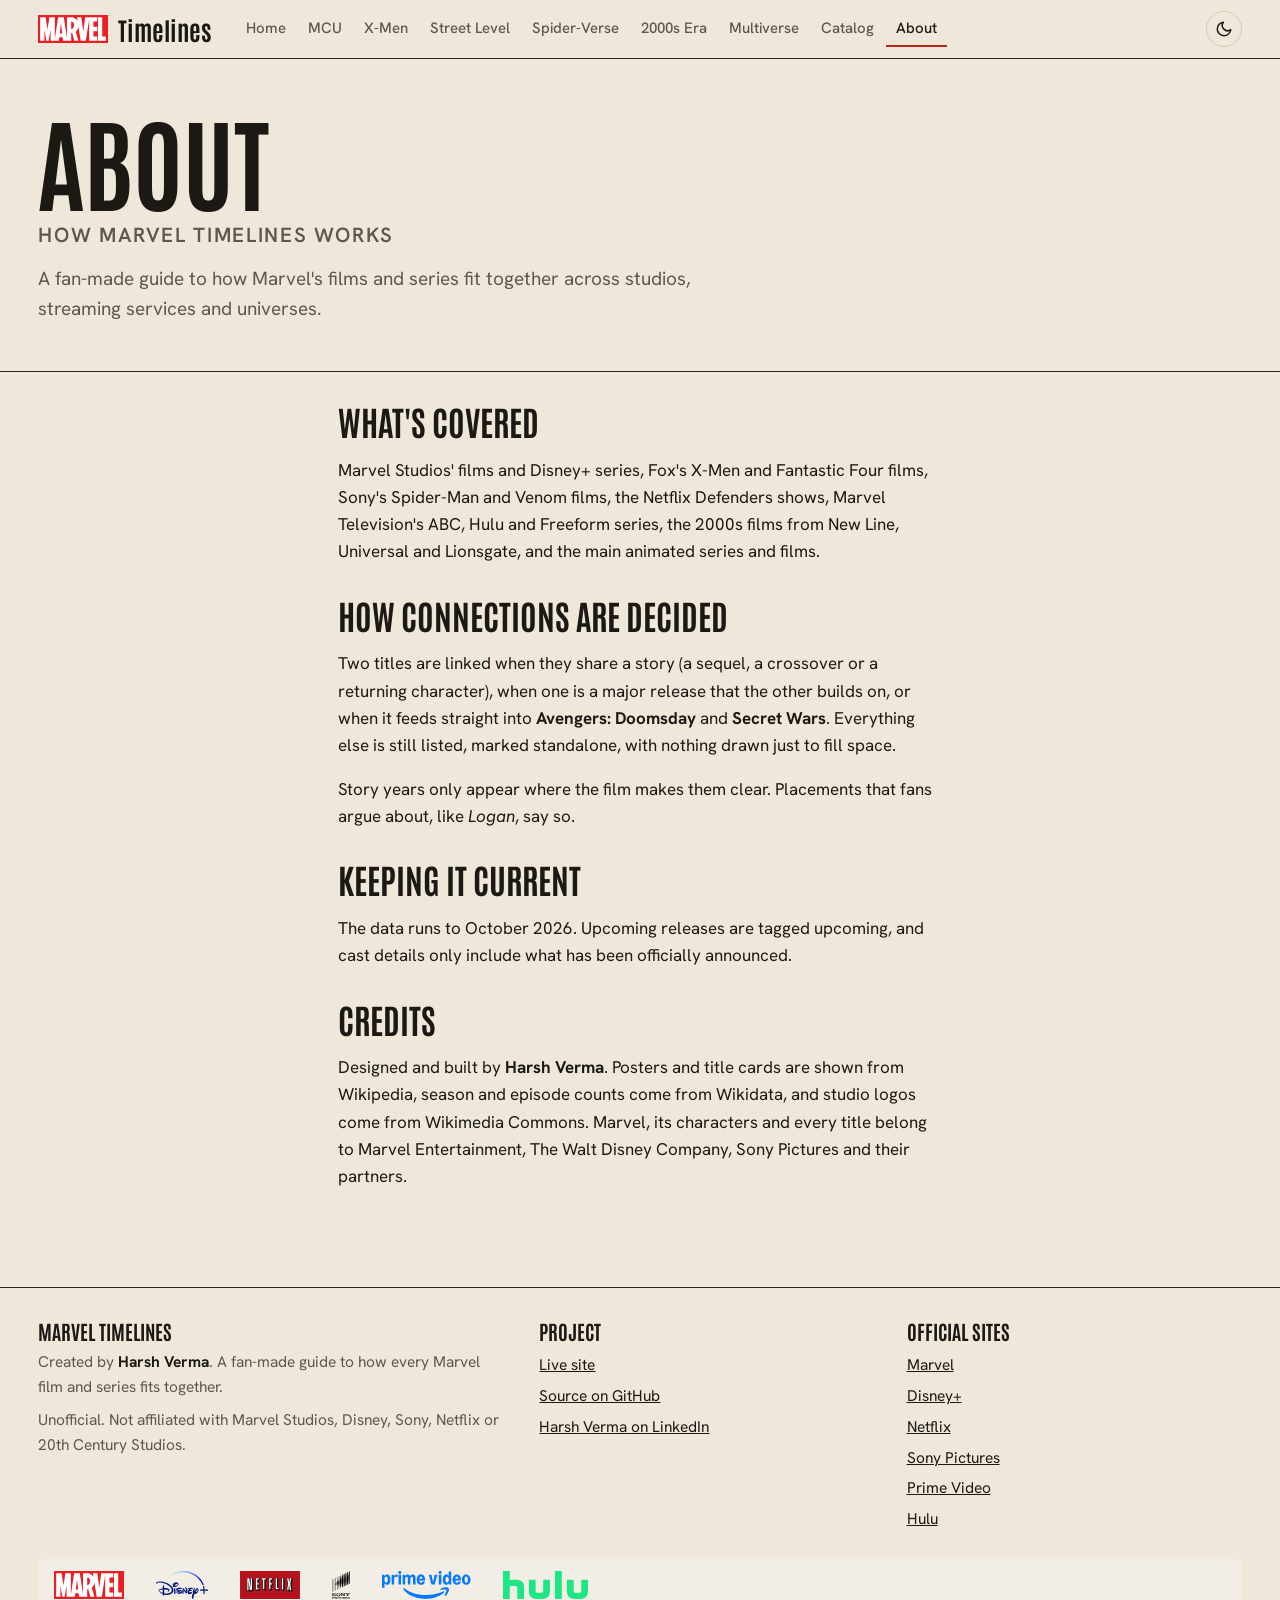
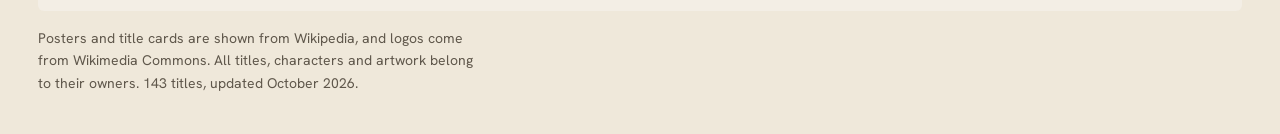
==== about.html @ 82e6a915 "Fix sticky timeline controls hiding Replace transformed hiding with pixel-aligned sticky positioning" ====
<!doctype html>
<html lang="en">
<head>
<meta charset="utf-8">
<meta name="viewport" content="width=device-width,initial-scale=1">
<title>About Marvel Timelines: How the Watch Orders Work</title>
<meta name="description" content="What Marvel Timelines covers, how connections are decided, and who made it.">
<link rel="preconnect" href="https://fonts.googleapis.com"><link rel="preconnect" href="https://fonts.gstatic.com" crossorigin>
<link href="https://fonts.googleapis.com/css2?family=Antonio:wght@500;700&family=Hanken+Grotesk:wght@400;500;600&display=swap" rel="stylesheet">
<link rel="stylesheet" href="assets/style.css?v=12">
<script>(function(){var m;try{m=localStorage.getItem("mode")}catch(e){}if(m==="dark"||(!m&&matchMedia("(prefers-color-scheme: dark)").matches))document.documentElement.dataset.mode="dark"})()</script>












<!-- seo:start (generated by tools/build-seo.mjs, do not edit by hand) -->
<link rel="canonical" href="https://marvel.harver.in/about.html">
<link rel="icon" href="favicon.png" type="image/png"><link rel="apple-touch-icon" href="apple-touch-icon.png">
<meta name="author" content="Harsh Verma">
<meta property="og:type" content="website"><meta property="og:site_name" content="Marvel Timelines">
<meta property="og:title" content="About Marvel Timelines: How the Watch Orders Work"><meta property="og:description" content="What Marvel Timelines covers, how connections are decided, and who made it.">
<meta property="og:url" content="https://marvel.harver.in/about.html"><meta property="og:image" content="https://marvel.harver.in/assets/share.jpg">
<meta property="og:image:width" content="1200"><meta property="og:image:height" content="630">
<meta name="twitter:card" content="summary_large_image">
<script type="application/ld+json">{"@context":"https://schema.org","@graph":[{"@type":"WebSite","@id":"https://marvel.harver.in/#website","url":"https://marvel.harver.in/","name":"Marvel Timelines","inLanguage":"en","description":"Every Marvel watch order in one place: the MCU, Fox X-Men, Netflix shows, Sony's Spider-Man films and the road to Avengers: Doomsday, as timelines.","author":{"@type":"Person","name":"Harsh Verma","url":"https://www.linkedin.com/in/harsh-verma007/","sameAs":["https://www.linkedin.com/in/harsh-verma007/","https://github.com/HarshReaver"]},"publisher":{"@type":"Person","name":"Harsh Verma","url":"https://www.linkedin.com/in/harsh-verma007/","sameAs":["https://www.linkedin.com/in/harsh-verma007/","https://github.com/HarshReaver"]}},{"@type":"AboutPage","@id":"https://marvel.harver.in/about.html","url":"https://marvel.harver.in/about.html","name":"About Marvel Timelines: How the Watch Orders Work","description":"What Marvel Timelines covers, how connections are decided, and who made it.","inLanguage":"en","isPartOf":{"@id":"https://marvel.harver.in/#website"},"author":{"@type":"Person","name":"Harsh Verma","url":"https://www.linkedin.com/in/harsh-verma007/","sameAs":["https://www.linkedin.com/in/harsh-verma007/","https://github.com/HarshReaver"]},"dateModified":"2026-10-30","breadcrumb":{"@type":"BreadcrumbList","itemListElement":[{"@type":"ListItem","position":1,"name":"Home","item":"https://marvel.harver.in/"},{"@type":"ListItem","position":2,"name":"About Marvel Timelines: How the Watch Orders Work","item":"https://marvel.harver.in/about.html"}]}}]}</script>
<!-- seo:end -->
</head>
<body data-page="about">
<div id="site-nav"><!-- static:start --><nav aria-label="Site"><a href="index.html">Home</a> <a href="mcu.html">MCU</a> <a href="xmen.html">X-Men</a> <a href="street-level.html">Street Level</a> <a href="spider-verse.html">Spider-Verse</a> <a href="legacy.html">2000s Era</a> <a href="multiverse.html">Multiverse</a> <a href="catalog.html">Catalog</a> <a href="about.html">About</a></nav><!-- static:end --></div>
<section class="head">
  <div class="wrap head-copy">
    <h1>About <span class="h1-sub">How Marvel Timelines works</span></h1>
    <p class="lede">A fan-made guide to how Marvel's films and series fit together across studios, streaming services and universes.</p>
  </div>
</section>
<main class="wrap prose">
  <h2>What's covered</h2>
  <p>Marvel Studios' films and Disney+ series, Fox's X-Men and Fantastic Four films, Sony's Spider-Man and Venom films, the Netflix Defenders shows, Marvel Television's ABC, Hulu and Freeform series, the 2000s films from New Line, Universal and Lionsgate, and the main animated series and films.</p>
  <h2>How connections are decided</h2>
  <p>Two titles are linked when they share a story (a sequel, a crossover or a returning character), when one is a major release that the other builds on, or when it feeds straight into <b>Avengers: Doomsday</b> and <b>Secret Wars</b>. Everything else is still listed, marked standalone, with nothing drawn just to fill space.</p>
  <p>Story years only appear where the film makes them clear. Placements that fans argue about, like <i>Logan</i>, say so.</p>
  <h2>Keeping it current</h2>
  <p>The data runs to October 2026. Upcoming releases are tagged upcoming, and cast details only include what has been officially announced.</p>
  <h2>Credits</h2>
  <p>Designed and built by <b>Harsh Verma</b>. Posters and title cards are shown from Wikipedia, season and episode counts come from Wikidata, and studio logos come from Wikimedia Commons. Marvel, its characters and every title belong to Marvel Entertainment, The Walt Disney Company, Sony Pictures and their partners.</p>
</main>
<div id="site-foot"><!-- static:start --><footer><p>Marvel Timelines, a fan-made guide by Harsh Verma.
  <a href="https://marvel.harver.in/">marvel.harver.in</a> · <a href="https://github.com/HarshReaver/Marvel-Timelines">Source on GitHub</a> ·
  <a href="https://www.linkedin.com/in/harsh-verma007/">Harsh Verma on LinkedIn</a></p>
  <p>Official sites: <a href="https://www.marvel.com">Marvel</a> · <a href="https://www.disneyplus.com">Disney+</a> ·
  <a href="https://www.netflix.com">Netflix</a> · <a href="https://www.sonypictures.com">Sony Pictures</a></p></footer><!-- static:end --></div>
<script src="assets/data.js?v=3"></script>
<script src="assets/media.js?v=4"></script>
<script src="assets/app.js?v=6"></script>
</body>
</html>
---- assets/style.css ----
/* Marvel Timelines — one stylesheet, one theme per page via body[data-theme].
   Type: Antonio (display) + Hanken Grotesk (body); a page title may take one outlier face. */
:root{
  --display:"Antonio","Arial Narrow",sans-serif;
  --body:"Hanken Grotesk",ui-sans-serif,sans-serif;
  --s1:4px;--s2:8px;--s3:12px;--s4:16px;--s5:24px;--s6:32px;--s7:48px;--s8:72px;
  --bg:#efe8da;--paper:#f8f4ec;--ink:#1c1915;--muted:#5f574b;--rule:#d3c9b6;--line:#2a2520;
  --accent:#b8231c;--strip:#f3eee5;
}
[data-theme=mcu]{--bg:#0f1216;--paper:#161a20;--ink:#ece6da;--muted:#a49d90;--rule:#2b3038;--line:#3d434d;--accent:#e23b3b}
[data-theme=xmen]{--bg:#e9ecef;--paper:#f7f8fa;--ink:#1c2632;--muted:#566272;--rule:#cad1d9;--line:#2c3744;--accent:#5d7085;--head-bg:#29333f}
[data-theme=street]{--bg:#0d0b0b;--paper:#161313;--ink:#ebe4da;--muted:#988e85;--rule:#2e2927;--line:#3c3533;--accent:#d0181f}
[data-theme=spider]{--bg:#10131f;--paper:#171b2b;--ink:#f1eee8;--muted:#a3a9bd;--rule:#2b3047;--line:#3b4262;--accent:#e2231a}
[data-theme=legacy]{--bg:#1b2a33;--paper:#f2e6c9;--ink:#f2e6c9;--muted:#a9bcc2;--rule:#355261;--line:#4b6b7a;--accent:#f08a24}
[data-theme=tva]{--bg:#0c1a12;--paper:#13261a;--ink:#e8e2c8;--muted:#9db39f;--rule:#22382a;--line:#3c5a44;--accent:#d4a531}
/* dark theme (nav button) for the light pages; the MCU, Street Level, Spider-Verse, 2000s and Multiverse pages are always dark */
html[data-mode=dark]{color-scheme:dark}
html[data-mode=dark] body:not([data-theme]){--bg:#121110;--paper:#1c1a17;--ink:#ece6da;--muted:#a39b8e;--rule:#302c27;--line:#4a443d;--accent:#e5463c}
html[data-mode=dark] [data-theme=xmen]{--bg:#11161c;--paper:#19202a;--ink:#e6eaef;--muted:#9eaaba;--rule:#28313c;--line:#3c4756;--accent:#9fb3c8}

*{box-sizing:border-box}
html,body{overflow-x:clip}
html{scroll-behavior:smooth}
body{margin:0;background:var(--bg);color:var(--ink);font:400 17px/1.6 var(--body);font-variant-numeric:lining-nums tabular-nums;-webkit-font-smoothing:antialiased}
h1,h2,h3,h4{font-family:var(--display);font-weight:700;line-height:1.05;margin:0}
a{color:inherit}
img{max-width:100%}
.wrap{max-width:2200px;margin:0 auto;padding:0 clamp(16px,3vw,56px)}
:focus-visible{outline:3px solid var(--accent);outline-offset:2px}

/* ---------- nav ---------- */
.nav{position:sticky;top:0;z-index:30;background:var(--bg);border-bottom:1px solid var(--line)}
.nav .wrap{display:flex;align-items:center;gap:var(--s5);min-height:58px}
.mark{display:flex;align-items:center;gap:10px;text-decoration:none;flex:none}
.mark img{height:28px;width:auto;display:block}
.mark span{font:700 25px/1 var(--display)}
.nav ul{display:flex;gap:2px;list-style:none;margin:0;padding:0;overflow-x:auto;min-width:0;scrollbar-width:none}
.nav ul::-webkit-scrollbar{display:none}
.nav li a{display:block;padding:9px 10px;font:500 15px/1 var(--body);text-decoration:none;white-space:nowrap;color:var(--muted);border-bottom:2px solid transparent}
.nav li a:hover{color:var(--ink)}
.nav li a[aria-current]{color:var(--ink);border-color:var(--accent)}
.mode{flex:none;display:grid;place-items:center;width:36px;height:36px;margin-left:auto;padding:0;border:1px solid var(--rule);border-radius:50%;background:none;color:var(--ink);cursor:pointer}
.mode:hover{border-color:var(--ink)}
.mode svg{width:18px;height:18px}
.mode .sun,html[data-mode=dark] .mode .moon{display:none}
html[data-mode=dark] .mode .sun{display:block}

/* ---------- page head: title, poster wall ---------- */
.head{position:relative;overflow:hidden;isolation:isolate;background:var(--head-bg,var(--bg));border-bottom:1px solid var(--line)}
.head-copy{position:relative;z-index:1;padding-top:var(--s7);padding-bottom:var(--s7)}
.head h1{font-size:clamp(52px,8vw,112px);line-height:1.02;text-transform:uppercase;margin:0 0 var(--s4)}
.head h1 .h1-sub{display:block;margin-top:.5em;font:600 clamp(16px,1.6vw,22px)/1.3 var(--body,inherit);letter-spacing:.08em;text-shadow:none;color:var(--muted)}
.lede{max-width:62ch;margin:0;font-size:19px;line-height:1.55;color:var(--muted)}
.lede b{color:var(--ink);font-weight:600}
.poster-wall{position:absolute;z-index:0;top:0;right:0;bottom:0;width:min(64%,1150px);display:flex;flex-wrap:wrap;align-content:flex-start;gap:6px;overflow:hidden}
.poster-wall img{width:calc((100% - 30px) / 6);height:auto;aspect-ratio:2/3;object-fit:cover;display:block}
.poster-wall img.w2{width:calc((100% - 30px) / 3 + 6px);aspect-ratio:4/3}
.poster-wall::after{content:"";position:absolute;inset:0;background:linear-gradient(90deg,var(--head-bg,var(--bg)) 0%,color-mix(in oklab,var(--head-bg,var(--bg)) 78%,transparent) 30%,color-mix(in oklab,var(--head-bg,var(--bg)) 40%,transparent) 70%,color-mix(in oklab,var(--head-bg,var(--bg)) 25%,transparent) 100%)}
[data-theme=xmen] .head{--ink:#eef1f4;--muted:#c2cad4;color:var(--ink)}
[data-theme=xmen] .head h1{font:400 clamp(40px,6vw,84px)/1.1 "Michroma",var(--display);letter-spacing:.14em}
[data-theme=street] .head h1{color:var(--accent)}
[data-theme=spider] .head h1{text-shadow:-3px 0 rgb(0 200 255 / .7),3px 0 rgb(255 30 90 / .7)}
[data-theme=tva] .head h1{font:700 clamp(44px,7vw,96px)/1.04 "Space Mono",monospace;letter-spacing:-.02em}

/* ---------- controls ---------- */
.controls{display:flex;flex-wrap:wrap;gap:var(--s3) var(--s4);align-items:center;padding:var(--s4) 0;border-bottom:1px solid var(--rule)}
.seg{display:inline-flex;border:1.5px solid var(--line);border-radius:6px;overflow:hidden}
.seg button{font:500 14.5px/1 var(--body);background:none;color:var(--ink);border:0;padding:10px 14px;cursor:pointer}
.seg button+button{border-left:1.5px solid var(--line)}
.seg button[aria-pressed=true]{background:var(--ink);color:var(--bg)}
.controls input[type=search],.controls select{font:15px var(--body);padding:9px 12px;border:1.5px solid var(--line);border-radius:6px;background:var(--paper);color:var(--ink);min-width:220px}
.controls label{font-size:15px;display:flex;gap:6px;align-items:center;cursor:pointer}
.count{margin-left:auto;font-size:14px;color:var(--muted)}
/* hidden by moving its sticky top in whole pixels (a transform left the buttons on half pixels and clipped their borders) */
.t-controls{position:sticky;top:59px;z-index:20;background:var(--bg);display:block;transition:top .25s ease}
.t-controls.away{top:calc(-1 * var(--bar-h, 160px))}
.t-bar-top{display:flex;flex-wrap:wrap;gap:10px 16px;align-items:center}
/* the 2px/1px padding keeps the button borders inside the scroll box, which clips them at some zoom levels */
.t-jump{display:flex;gap:6px;margin-top:8px;overflow-x:auto;padding:2px 1px 4px;scrollbar-width:none}
.t-jump::-webkit-scrollbar{display:none}
.t-jump button{flex:none;font:500 14px/1 var(--body);padding:8px 12px;border-radius:999px;cursor:pointer;background:none;color:var(--ink);border:1.5px solid var(--jump,var(--gc))}
.t-jump button[aria-pressed=true]{background:var(--jump,var(--gc));color:var(--jump-ink,var(--bg))}
/* section buttons in one page colour: MCU red, X-Men steel, Street Level red, Spider-Verse blue with the red/cyan title glitch, 2000s orange */
[data-theme=mcu] .t-jump{--jump:#d42a2a;--jump-ink:#fff}
[data-theme=xmen] .t-jump{--jump:var(--accent);--jump-ink:var(--paper)}
[data-theme=spider] .t-jump{--jump:#1f5fd6;--jump-ink:#fff}
[data-theme=street] .t-jump{--jump:var(--accent);--jump-ink:#fff}
[data-theme=legacy] .t-jump{--jump:var(--accent);--jump-ink:#1b2a33}
[data-theme=spider] .t-jump button[aria-pressed=true]{text-shadow:-1px 0 rgb(0 200 255 / .8),1.5px 0 rgb(255 30 90 / .95)}

/* ---------- collapsible sections ---------- */
.tree{padding:var(--s4) 0 var(--s7)}
.t-sec{margin:0 0 var(--s3);scroll-margin-top:190px}
.s-head{all:unset;box-sizing:border-box;cursor:pointer;display:flex;align-items:center;gap:var(--s4);width:100%;padding:12px 18px;background:var(--gc);color:var(--bg);border-radius:4px}
.s-head:hover{filter:brightness(1.08)}
.s-head:focus-visible{outline:3px solid var(--accent);outline-offset:3px}
.s-name{font:700 27px/1.05 var(--display);text-transform:uppercase}
.s-count{margin-left:auto;font-size:14px;white-space:nowrap;opacity:.85}
.s-chev{flex:none;width:11px;height:11px;border-right:2.5px solid currentColor;border-bottom:2.5px solid currentColor;transform:rotate(45deg);margin:-6px 4px 0 0;transition:transform .15s}
.t-sec.closed .s-chev{transform:rotate(-45deg);margin-top:0}
.s-sub{margin:var(--s2) 0 0;font-size:15px;color:var(--muted)}
.t-sec.closed .sec-body{display:none}
.sec-body{padding-top:var(--s5)}
.t-sec.bare .sec-body{padding-top:0}
[data-theme=xmen] .s-name{font:400 18px/1.3 "Michroma",var(--display);letter-spacing:.12em}
[data-theme=legacy] .s-head,[data-theme=legacy] .t-jump button[aria-pressed=true]{color:#1b2a33}

/* ---------- tree rows ---------- */
.t-row,.t-cell{position:relative;padding-left:44px}
.t-row{padding-bottom:var(--s5)}
.t-row::before,.t-cell::before{content:"";position:absolute;left:12px;top:0;bottom:0;width:3px;background:var(--gc)}
.node{position:relative;display:grid;grid-template-columns:108px minmax(0,1fr);gap:var(--s4);align-items:start;background:var(--paper);border:1px solid var(--rule);border-radius:4px;padding:var(--s4);color:var(--ink)}
.node::before{content:"";position:absolute;left:-42px;top:20px;width:20px;height:20px;border-radius:50%;background:var(--bg);border:4px solid var(--gc)}
.node.no-img,.node.wide-img{grid-template-columns:minmax(0,1fr)}
.node.is-up{border-style:dashed}
.n-poster{display:block;width:108px;height:auto;aspect-ratio:2/3;object-fit:cover;border-radius:3px;background:var(--rule)}
.wide-img .n-poster{width:auto;max-width:min(100%,360px);height:auto;max-height:120px;aspect-ratio:auto;object-fit:contain;background:none}
.n-meta{display:flex;flex-wrap:wrap;justify-content:space-between;gap:2px 12px;font-size:14px;color:var(--muted)}
.n-num{display:inline-block;margin-right:8px;padding:0 6px;border-radius:3px;background:var(--gc);color:var(--bg);font-weight:600}
.n-title{font-size:27px;line-height:1.05;text-transform:uppercase;margin:4px 0 6px}
.node p{margin:6px 0 0;font-size:16px;line-height:1.6;max-width:70ch}
.n-links{list-style:none;margin:var(--s3) 0 0;padding:var(--s3) 0 0;border-top:1px solid var(--rule);font-size:14.5px;color:var(--muted);display:grid;gap:4px}
.n-links button{all:unset;cursor:pointer;font-weight:600;color:var(--ink);text-decoration:underline;text-decoration-thickness:1px;text-underline-offset:3px;margin-right:4px}
.n-links button:hover{color:var(--accent)}
.n-wp{display:inline-block;margin-top:var(--s2);font-size:14px;color:var(--muted)}
.tags{display:flex;flex-wrap:wrap;gap:6px;margin:2px 0 4px}
.tag{font:600 13px/1.2 var(--body);padding:3px 9px;border-radius:999px;border:1px solid currentColor}
.tag.mv{color:var(--accent)}
.tag.up{background:var(--ink);color:var(--bg);border-color:var(--ink)}
.tag.bad{background:#6b4423;color:#f6efe2;border-color:#6b4423}
/* optional extras: a plain list inside the node, never a card in a card */
.sides{grid-column:1/-1;margin-top:var(--s2);padding-top:var(--s3);border-top:1px dashed var(--rule)}
.sides-h{font-size:14.5px;font-weight:600;color:var(--muted);margin-bottom:var(--s2)}
.sides .node{background:none;border:0;border-radius:0;padding:var(--s2) 0;grid-template-columns:64px minmax(0,1fr)}
.sides .node.no-img,.sides .node.wide-img{grid-template-columns:minmax(0,1fr)}
.sides .node::before{display:none}
.sides .n-poster{width:64px}
.sides .wide-img .n-poster{max-height:70px}
.sides .n-title{font-size:20px}
.sides .node p{font-size:15px}
.t-fork{position:relative;display:grid;grid-template-columns:repeat(var(--n),minmax(0,1fr));gap:var(--s4);padding:30px 0 var(--s4)}
.t-fork::before{content:"";position:absolute;left:12px;top:0;height:22px;width:3px;background:var(--line)}
.t-fork::after{content:"";position:absolute;left:12px;right:12%;top:20px;height:3px;background:var(--line)}
.t-fork>div{border-top:5px solid var(--gc);padding:var(--s2) 0 0 6px}
.t-fork b{display:block;font:700 23px/1.1 var(--display);text-transform:uppercase;color:var(--gc)}
.t-fork small{display:block;font-size:14px;color:var(--muted);margin-top:3px}
[data-theme=xmen] .t-fork b{font:400 15px/1.3 "Michroma",var(--display);letter-spacing:.1em}
.t-lanes{display:grid;grid-template-columns:repeat(var(--n),minmax(0,1fr));gap:0 var(--s4)}
.t-cell{padding-left:32px;padding-bottom:var(--s5);grid-row:var(--r);grid-column:var(--l)}
.t-cell::before{left:6px}
.t-cell .node{grid-template-columns:76px minmax(0,1fr);padding:var(--s3)}
.t-cell .node.no-img,.t-cell .node.wide-img{grid-template-columns:minmax(0,1fr)}
.t-cell .node::before{left:-36px}
.t-cell .n-poster{width:76px}
.t-cell.empty::before{display:none}
.t-lanes[style*="--n:4"] .node{grid-template-columns:minmax(0,1fr)}
.t-lanes[style*="--n:4"] .n-poster{width:96px}
.t-lanes[style*="--n:4"] .node p,.t-lanes[style*="--n:4"] .n-links{font-size:14px}
.t-lanes[style*="--n:4"] .n-title{font-size:21px}
.lane-tag{display:none}
.flash{animation:flash 1.8s ease-out}
@keyframes flash{0%{box-shadow:0 0 0 5px var(--accent)}100%{box-shadow:0 0 0 0 transparent}}
[data-theme=legacy] .node{--ink:#1d1b17;--muted:#5a5446;--rule:#cbbd97;color:#1d1b17}
[data-theme=legacy] .n-num{color:#1d1b17}

/* wide screens and zoomed-out views: two columns around a centre spine, then three */
@media (min-width:1180px){
  .sec-body:not(.has-lanes){display:grid;grid-template-columns:repeat(2,minmax(0,1fr));column-gap:88px;position:relative}
  .sec-body:not(.has-lanes)::before{content:"";position:absolute;left:50%;top:0;bottom:var(--s5);width:3px;margin-left:-1.5px;background:var(--gc)}
  .sec-body:not(.has-lanes)>.t-row{padding-left:0}
  .sec-body:not(.has-lanes)>.t-row::before{display:none}
  .sec-body:not(.has-lanes)>.t-row:nth-child(odd)>.node::before{left:auto;right:-55px}
  .sec-body:not(.has-lanes)>.t-row:nth-child(even)>.node::before{left:-55px}
}
@media (min-width:2000px){
  .sec-body:not(.has-lanes){grid-template-columns:repeat(3,minmax(0,1fr));column-gap:var(--s5)}
  .sec-body:not(.has-lanes)::before,.sec-body:not(.has-lanes)>.t-row>.node::before{display:none}
}

/* ---------- dialog ---------- */
dialog{border:1px solid var(--line);border-radius:6px;background:var(--paper);color:var(--ink);padding:0;max-width:680px;width:calc(100% - 32px)}
[data-theme=legacy] dialog{--ink:#1d1b17;--muted:#5a5446;--rule:#cbbd97;color:#1d1b17}
dialog::backdrop{background:rgb(12 10 8 / .65)}
.dlg-top{display:grid;grid-template-columns:auto minmax(0,1fr);gap:var(--s4);padding:var(--s5);border-bottom:1px solid var(--rule);position:relative}
.dlg-top .n-poster{width:96px}
.dlg-top.wide{grid-template-columns:minmax(0,1fr)}
.dlg-top h3{font-size:34px;text-transform:uppercase;padding-right:44px}
.dlg-where{font-size:14.5px;color:var(--muted);margin-top:4px}
.dlg-x{position:absolute;top:14px;right:14px;font:500 22px/1 var(--body);background:none;border:1.5px solid var(--line);border-radius:6px;color:var(--ink);width:38px;height:38px;cursor:pointer}
.dlg-body{padding:var(--s4) var(--s5) var(--s5)}
.dlg-body p{margin:0 0 var(--s4)}
.links{list-style:none;margin:0;padding:0;border-top:1px solid var(--rule)}
.links li{border-bottom:1px solid var(--rule);padding:9px 0;display:grid;gap:2px}
.links button{all:unset;cursor:pointer;font:700 19px/1.15 var(--display);text-transform:uppercase;text-decoration:underline;text-decoration-thickness:1px;text-underline-offset:3px}
.links span{font-size:14.5px;color:var(--muted)}
.dlg-h{font-weight:600;margin:0 0 6px}
.solo-note{font-size:15px;color:var(--muted);border:1px dashed var(--rule);border-radius:4px;padding:var(--s3)}
.go{display:inline-block;margin-top:var(--s4);font-weight:600}

/* ---------- catalog ---------- */
.group{padding:var(--s6) 0 var(--s2)}
.group-head{display:flex;align-items:baseline;gap:var(--s4);margin-bottom:var(--s4)}
.group-head h2{font-size:36px}
.group-head .bar{flex:1;height:1px;background:var(--line)}
.group-head small{font-size:14px;color:var(--muted)}
.grid{display:grid;grid-template-columns:repeat(auto-fill,minmax(320px,1fr));gap:var(--s4)}
.card{display:grid;grid-template-columns:84px minmax(0,1fr);gap:var(--s3);align-content:start;background:var(--paper);border:1px solid var(--rule);border-radius:4px;padding:var(--s3)}
.card.no-img,.card.wide-img{grid-template-columns:minmax(0,1fr)}
.card .n-poster{width:84px}
.card .yr{font-size:13.5px;color:var(--muted)}
.card .tt{font-size:22px;text-transform:uppercase;margin:2px 0 4px}
.card .cd{margin:4px 0 0;font-size:15px;line-height:1.55}
.card .more{all:unset;cursor:pointer;display:inline-block;margin-top:var(--s2);font-weight:600;font-size:14.5px;text-decoration:underline;text-underline-offset:3px}
.empty{padding:var(--s7) 0;color:var(--muted)}

/* ---------- home ---------- */
.cover{position:relative;overflow:hidden;isolation:isolate;border-bottom:1px solid var(--line)}
.cover .wrap{position:relative;z-index:1;display:grid;grid-template-columns:minmax(0,1.3fr) minmax(0,1fr);gap:var(--s6);align-items:end;padding-top:var(--s8);padding-bottom:var(--s7)}
.masthead{font-size:clamp(64px,11vw,156px);line-height:1.02;text-transform:uppercase;margin:0 0 var(--s4)}
.countdown{background:var(--ink);color:var(--bg);padding:var(--s5);border-radius:6px;max-width:460px;justify-self:end}
.countdown .n{font:700 clamp(72px,9vw,120px)/1 var(--display);color:#f2c230}
.countdown p{margin:6px 0 0;font-size:16px;line-height:1.5}
.countdown a{color:#f2c230;font-weight:600}
html[data-mode=dark] .countdown{background:var(--paper);color:var(--ink);border:1px solid var(--line)}
.toc{padding:var(--s6) 0}
.toc ol{list-style:none;margin:0;padding:0;border-top:2px solid var(--line)}
.toc li a{display:grid;grid-template-columns:64px minmax(0,1fr) auto 150px;gap:var(--s4);align-items:center;padding:var(--s4) 4px;border-bottom:1px solid var(--line);text-decoration:none}
.toc li a:hover{background:var(--paper)}
.toc .num{font:700 40px/1 var(--display);color:var(--muted)}
.toc .t{font:700 32px/1.05 var(--display);text-transform:uppercase;display:block}
.toc .d{font-size:16px;color:var(--muted);display:block;margin-top:4px}
.toc .c{font-size:14.5px;white-space:nowrap}
.toc-posters{display:flex;justify-content:flex-end}
.toc-posters img{width:46px;height:auto;aspect-ratio:2/3;object-fit:cover;border-radius:2px;margin-left:-10px;border:2px solid var(--bg)}
.rules{display:grid;grid-template-columns:repeat(3,minmax(0,1fr));border:1.5px solid var(--line);border-radius:6px;overflow:hidden;margin:var(--s3) 0 0}
.rules div{padding:var(--s5);border-right:1px solid var(--line)}
.rules div:last-child{border:0}
.rules b{font:700 26px/1.05 var(--display);display:block;margin-bottom:6px;text-transform:uppercase}
.rules p{margin:0;font-size:16px}
.prose{max-width:68ch;padding-bottom:var(--s6)}
.prose h2{font-size:34px;margin:var(--s6) 0 var(--s3);text-transform:uppercase}

/* ---------- multiverse ---------- */
.map{background:var(--paper);border:1px solid var(--line);border-radius:6px;margin:var(--s5) 0;overflow-x:auto}
.map svg{display:block;min-width:1000px;width:100%;height:auto}
.files{display:grid;grid-template-columns:repeat(auto-fill,minmax(320px,1fr));gap:var(--s4);margin-top:var(--s3)}
.file{background:var(--paper);border:1px solid var(--line);border-radius:4px;padding:var(--s4) var(--s4) var(--s4)}
.file::before{content:"Case " attr(data-no);display:block;font-size:13.5px;color:var(--muted);margin-bottom:4px}
.file h3{font-size:24px;text-transform:uppercase;margin-bottom:6px}
.file p{margin:0 0 var(--s2);font-size:16px}
.file .open{all:unset;cursor:pointer;font-weight:600;font-size:15px;border-bottom:2px solid var(--accent);margin-right:var(--s3)}

/* ---------- footer ---------- */
.foot{margin-top:var(--s7);border-top:1px solid var(--line);padding:var(--s6) 0 var(--s6);font-size:15.5px;color:var(--muted)}
.foot-grid{display:grid;grid-template-columns:minmax(0,1.4fr) repeat(2,minmax(0,1fr));gap:var(--s5) var(--s6)}
.foot h4{font:700 20px/1.1 var(--display);text-transform:uppercase;color:var(--ink);margin-bottom:var(--s2)}
.foot a{display:block;padding:3px 0;color:var(--ink)}
.foot p{margin:0 0 var(--s2);max-width:56ch}
.foot b{color:var(--ink)}
.foot-logos{display:flex;flex-wrap:wrap;align-items:center;gap:var(--s3) var(--s6);margin-top:var(--s5);padding:var(--s3) var(--s4);background:var(--strip);border-radius:6px}
.foot-logos a{display:block;padding:0}
.foot-logos img{height:28px;width:auto;display:block}
.foot-note{margin-top:var(--s4)!important;font-size:14px}

@media (max-width:1100px){
  .poster-wall{width:100%}
  .poster-wall::after{background:linear-gradient(90deg,var(--head-bg,var(--bg)) 0%,color-mix(in oklab,var(--head-bg,var(--bg)) 82%,transparent) 55%,color-mix(in oklab,var(--head-bg,var(--bg)) 60%,transparent) 100%)}
}
@media (max-width:820px){
  .nav .wrap{gap:12px;min-height:0;height:48px}
  .nav ul{flex:1}
  .mark img{height:22px}
  .mark span{font-size:20px}
  .nav li a{padding:8px;font-size:14px}
  .cover .wrap{grid-template-columns:minmax(0,1fr)}
  .countdown{justify-self:start}
  .rules{grid-template-columns:minmax(0,1fr)}
  .rules div{border-right:0;border-bottom:1px solid var(--line)}
  .toc li a{grid-template-columns:44px minmax(0,1fr)}
  .toc .c{grid-column:2}
  .toc-posters{display:none}
  .foot-grid{grid-template-columns:minmax(0,1fr)}
  .t-controls{top:49px;padding:8px 0}
  .t-controls .count{display:none}
  .t-bar-top{gap:6px}
  .t-jump{margin-top:6px;padding:2px 1px}
  .t-jump button{padding:6px 10px;font-size:13px}
  .t-sec{scroll-margin-top:150px}
  .seg button{padding:8px 7px;font-size:13px}
  .t-lanes,.t-fork{grid-template-columns:minmax(0,1fr)}
  .t-cell{grid-row:auto;grid-column:auto;order:var(--o)}
  .t-cell.first:not(:first-child){margin-top:var(--s4)}
  .t-fork::after{display:none}
  .t-fork{padding-left:44px}
  .t-cell.empty{display:none}
  .t-cell{padding-left:44px}
  .t-cell::before{left:12px}
  .t-cell .node::before{left:-42px}
  .t-cell.first .lane-tag{display:block;font-size:14px;font-weight:600;color:var(--gc);margin-bottom:4px}
  .node{grid-template-columns:76px minmax(0,1fr);gap:var(--s3);padding:var(--s3)}
  .n-poster{width:76px}
  .n-title{font-size:23px}
  .poster-wall img{width:calc((100% - 12px) / 3)}
}
@media (max-width:480px){.mark span{display:none}}
@media (max-width:400px){.wide-only{display:none}}
@media (prefers-reduced-motion:reduce){*{transition:none!important;animation:none!important;scroll-behavior:auto!important}}
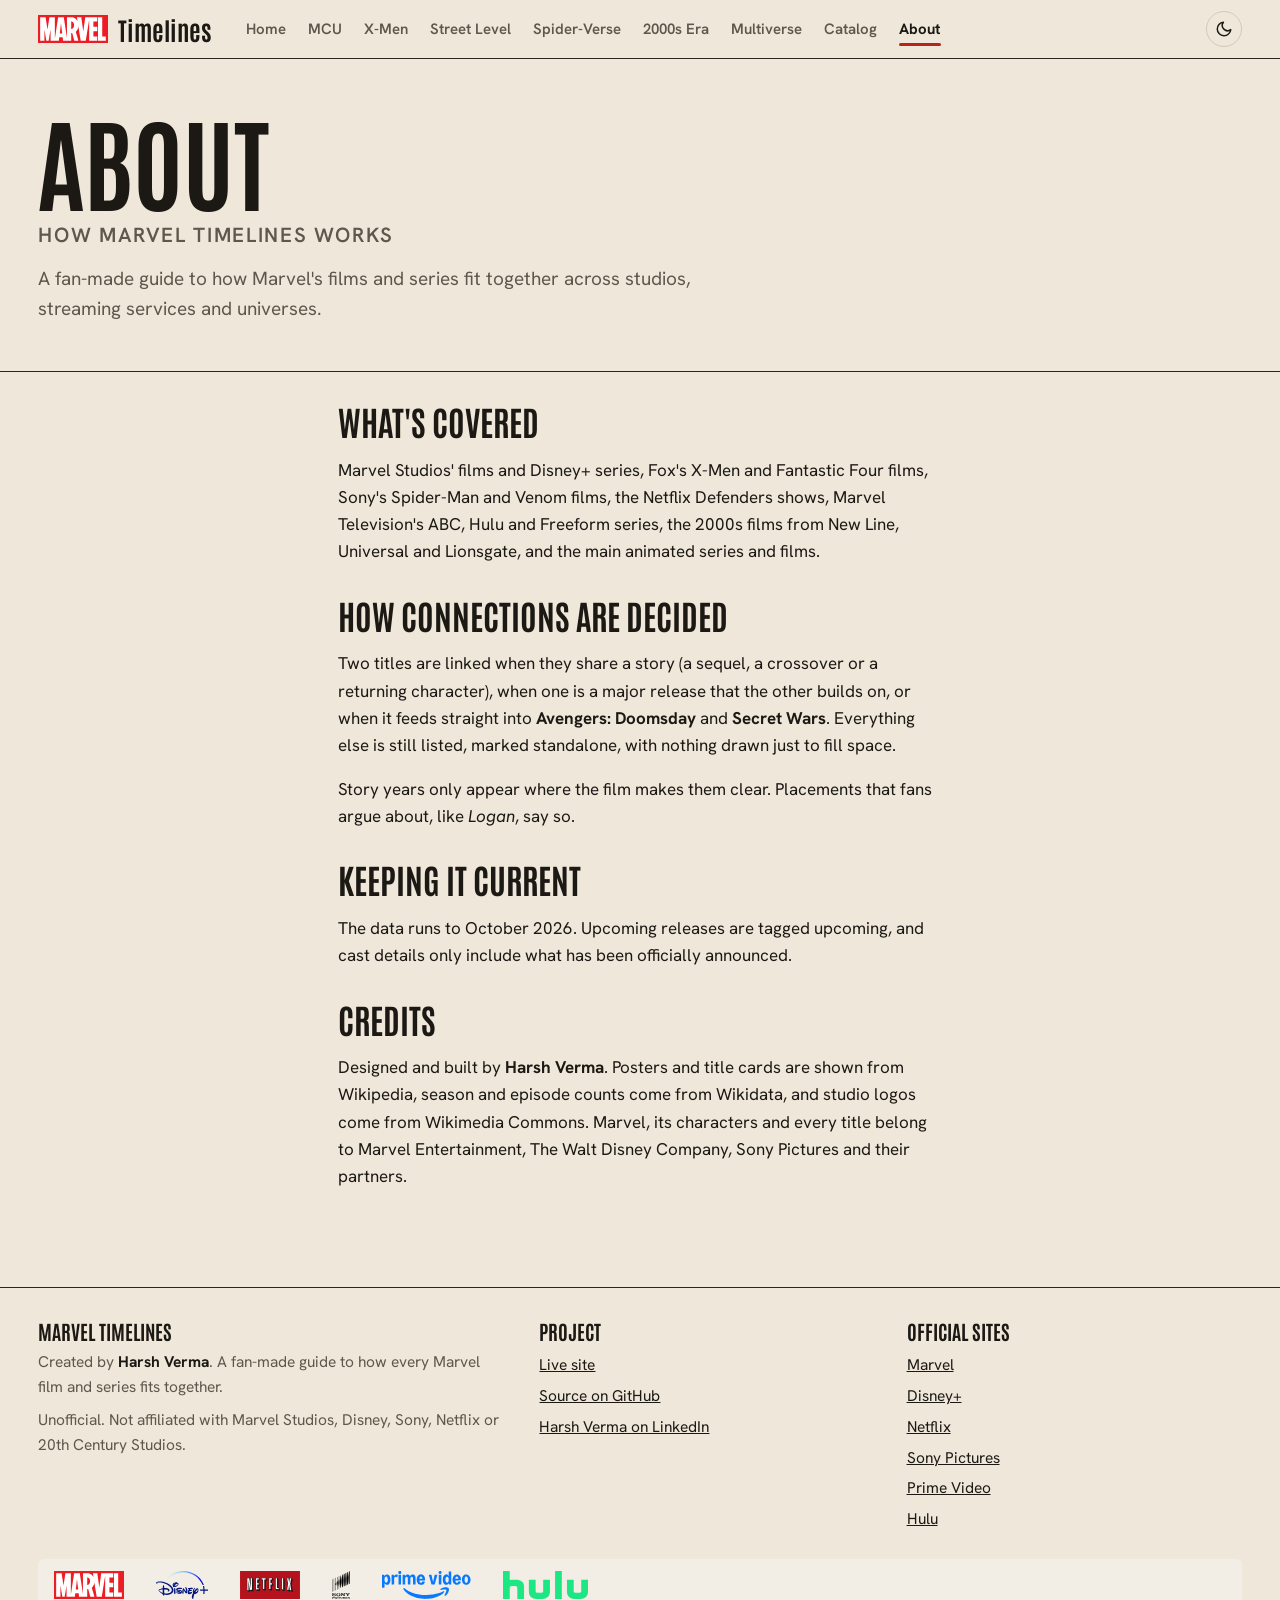
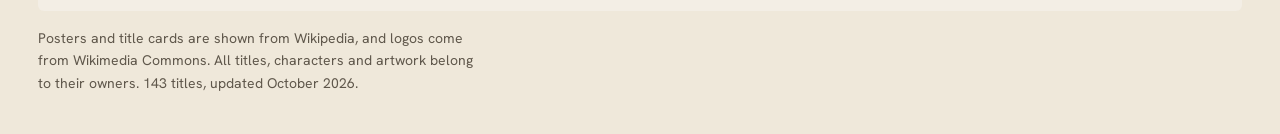
==== commit 71ba3434: "Enhance navigation link interactions Make navigation links bolder and add animated accent underlines" ====
--- a/about.html
+++ b/about.html
@@ -7,8 +7,9 @@
 <meta name="description" content="What Marvel Timelines covers, how connections are decided, and who made it.">
 <link rel="preconnect" href="https://fonts.googleapis.com"><link rel="preconnect" href="https://fonts.gstatic.com" crossorigin>
 <link href="https://fonts.googleapis.com/css2?family=Antonio:wght@500;700&family=Hanken+Grotesk:wght@400;500;600&display=swap" rel="stylesheet">
-<link rel="stylesheet" href="assets/style.css?v=12">
+<link rel="stylesheet" href="assets/style.css?v=13">
 <script>(function(){var m;try{m=localStorage.getItem("mode")}catch(e){}if(m==="dark"||(!m&&matchMedia("(prefers-color-scheme: dark)").matches))document.documentElement.dataset.mode="dark"})()</script>
+
 
 
 
@@ -58,7 +59,7 @@
   <p>Official sites: <a href="https://www.marvel.com">Marvel</a> · <a href="https://www.disneyplus.com">Disney+</a> ·
   <a href="https://www.netflix.com">Netflix</a> · <a href="https://www.sonypictures.com">Sony Pictures</a></p></footer><!-- static:end --></div>
 <script src="assets/data.js?v=3"></script>
-<script src="assets/media.js?v=4"></script>
+<script src="assets/media.js?v=5"></script>
 <script src="assets/app.js?v=6"></script>
 </body>
 </html>
--- a/assets/style.css
+++ b/assets/style.css
@@ -36,9 +36,15 @@
 .mark span{font:700 25px/1 var(--display)}
 .nav ul{display:flex;gap:2px;list-style:none;margin:0;padding:0;overflow-x:auto;min-width:0;scrollbar-width:none}
 .nav ul::-webkit-scrollbar{display:none}
-.nav li a{display:block;padding:9px 10px;font:500 15px/1 var(--body);text-decoration:none;white-space:nowrap;color:var(--muted);border-bottom:2px solid transparent}
+/* menu links: bold; an accent underline grows in on hover (half) and on the current page (full), and links dip slightly when tapped */
+.nav li a{position:relative;display:block;padding:9px 10px;font:600 15px/1 var(--body);text-decoration:none;white-space:nowrap;color:var(--muted);transition:color .2s,transform .15s}
+.nav li a::after{content:"";position:absolute;left:10px;right:10px;bottom:0;height:2.5px;border-radius:2px;background:var(--accent);transform:scaleX(0);transition:transform .25s ease}
 .nav li a:hover{color:var(--ink)}
-.nav li a[aria-current]{color:var(--ink);border-color:var(--accent)}
+.nav li a:hover::after{transform:scaleX(.5)}
+.nav li a:active{transform:scale(.94)}
+.nav li a[aria-current]{color:var(--ink);font-weight:700}
+.nav li a[aria-current]::after{transform:scaleX(1);animation:nav-in .45s ease .1s both}
+@keyframes nav-in{from{transform:scaleX(0)}}
 .mode{flex:none;display:grid;place-items:center;width:36px;height:36px;margin-left:auto;padding:0;border:1px solid var(--rule);border-radius:50%;background:none;color:var(--ink);cursor:pointer}
 .mode:hover{border-color:var(--ink)}
 .mode svg{width:18px;height:18px}
@@ -272,6 +278,7 @@
   .mark img{height:22px}
   .mark span{font-size:20px}
   .nav li a{padding:8px;font-size:14px}
+  .nav li a::after{left:8px;right:8px}
   .cover .wrap{grid-template-columns:minmax(0,1fr)}
   .countdown{justify-self:start}
   .rules{grid-template-columns:minmax(0,1fr)}
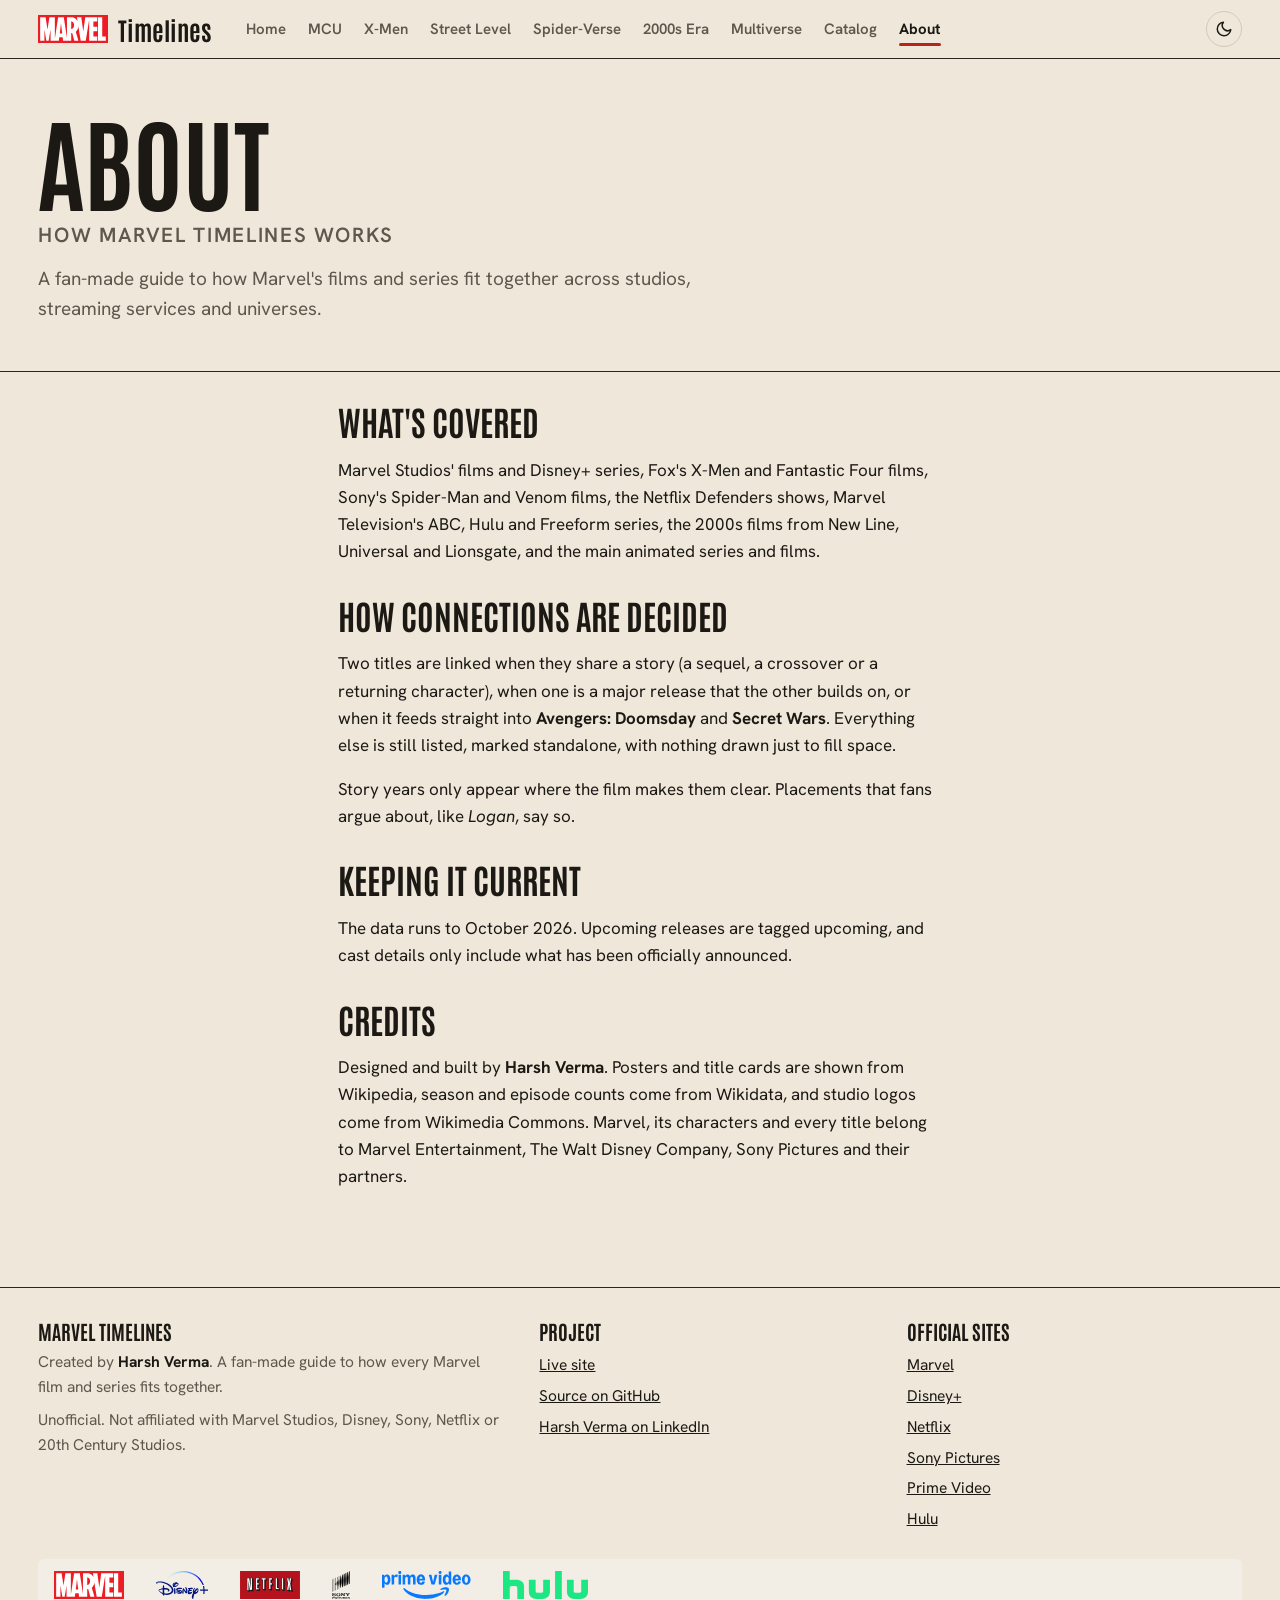
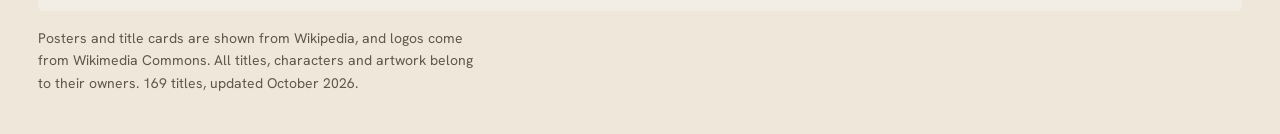
==== commit d57547ba: "Expand Marvel catalog and add character filters Adds 26 animated and legacy Marvel titles, character" ====
--- a/about.html
+++ b/about.html
@@ -22,6 +22,7 @@
 
 
 
+
 <!-- seo:start (generated by tools/build-seo.mjs, do not edit by hand) -->
 <link rel="canonical" href="https://marvel.harver.in/about.html">
 <link rel="icon" href="favicon.png" type="image/png"><link rel="apple-touch-icon" href="apple-touch-icon.png">
@@ -31,7 +32,7 @@
 <meta property="og:url" content="https://marvel.harver.in/about.html"><meta property="og:image" content="https://marvel.harver.in/assets/share.jpg">
 <meta property="og:image:width" content="1200"><meta property="og:image:height" content="630">
 <meta name="twitter:card" content="summary_large_image">
-<script type="application/ld+json">{"@context":"https://schema.org","@graph":[{"@type":"WebSite","@id":"https://marvel.harver.in/#website","url":"https://marvel.harver.in/","name":"Marvel Timelines","inLanguage":"en","description":"Every Marvel watch order in one place: the MCU, Fox X-Men, Netflix shows, Sony's Spider-Man films and the road to Avengers: Doomsday, as timelines.","author":{"@type":"Person","name":"Harsh Verma","url":"https://www.linkedin.com/in/harsh-verma007/","sameAs":["https://www.linkedin.com/in/harsh-verma007/","https://github.com/HarshReaver"]},"publisher":{"@type":"Person","name":"Harsh Verma","url":"https://www.linkedin.com/in/harsh-verma007/","sameAs":["https://www.linkedin.com/in/harsh-verma007/","https://github.com/HarshReaver"]}},{"@type":"AboutPage","@id":"https://marvel.harver.in/about.html","url":"https://marvel.harver.in/about.html","name":"About Marvel Timelines: How the Watch Orders Work","description":"What Marvel Timelines covers, how connections are decided, and who made it.","inLanguage":"en","isPartOf":{"@id":"https://marvel.harver.in/#website"},"author":{"@type":"Person","name":"Harsh Verma","url":"https://www.linkedin.com/in/harsh-verma007/","sameAs":["https://www.linkedin.com/in/harsh-verma007/","https://github.com/HarshReaver"]},"dateModified":"2026-10-30","breadcrumb":{"@type":"BreadcrumbList","itemListElement":[{"@type":"ListItem","position":1,"name":"Home","item":"https://marvel.harver.in/"},{"@type":"ListItem","position":2,"name":"About Marvel Timelines: How the Watch Orders Work","item":"https://marvel.harver.in/about.html"}]}}]}</script>
+<script type="application/ld+json">{"@context":"https://schema.org","@graph":[{"@type":"WebSite","@id":"https://marvel.harver.in/#website","url":"https://marvel.harver.in/","name":"Marvel Timelines","inLanguage":"en","description":"Every Marvel watch order in one place: the MCU, Fox X-Men, Netflix shows, Sony's Spider-Man films and the road to Avengers: Doomsday, as timelines.","author":{"@type":"Person","name":"Harsh Verma","url":"https://www.linkedin.com/in/harsh-verma007/","sameAs":["https://www.linkedin.com/in/harsh-verma007/","https://github.com/HarshReaver"]},"publisher":{"@type":"Person","name":"Harsh Verma","url":"https://www.linkedin.com/in/harsh-verma007/","sameAs":["https://www.linkedin.com/in/harsh-verma007/","https://github.com/HarshReaver"]}},{"@type":"AboutPage","@id":"https://marvel.harver.in/about.html","url":"https://marvel.harver.in/about.html","name":"About Marvel Timelines: How the Watch Orders Work","description":"What Marvel Timelines covers, how connections are decided, and who made it.","inLanguage":"en","isPartOf":{"@id":"https://marvel.harver.in/#website"},"author":{"@type":"Person","name":"Harsh Verma","url":"https://www.linkedin.com/in/harsh-verma007/","sameAs":["https://www.linkedin.com/in/harsh-verma007/","https://github.com/HarshReaver"]},"dateModified":"2026-10-31","breadcrumb":{"@type":"BreadcrumbList","itemListElement":[{"@type":"ListItem","position":1,"name":"Home","item":"https://marvel.harver.in/"},{"@type":"ListItem","position":2,"name":"About Marvel Timelines: How the Watch Orders Work","item":"https://marvel.harver.in/about.html"}]}}]}</script>
 <!-- seo:end -->
 </head>
 <body data-page="about">
@@ -58,8 +59,8 @@
   <a href="https://www.linkedin.com/in/harsh-verma007/">Harsh Verma on LinkedIn</a></p>
   <p>Official sites: <a href="https://www.marvel.com">Marvel</a> · <a href="https://www.disneyplus.com">Disney+</a> ·
   <a href="https://www.netflix.com">Netflix</a> · <a href="https://www.sonypictures.com">Sony Pictures</a></p></footer><!-- static:end --></div>
-<script src="assets/data.js?v=3"></script>
-<script src="assets/media.js?v=5"></script>
-<script src="assets/app.js?v=6"></script>
+<script src="assets/data.js?v=4"></script>
+<script src="assets/media.js?v=6"></script>
+<script src="assets/app.js?v=7"></script>
 </body>
 </html>
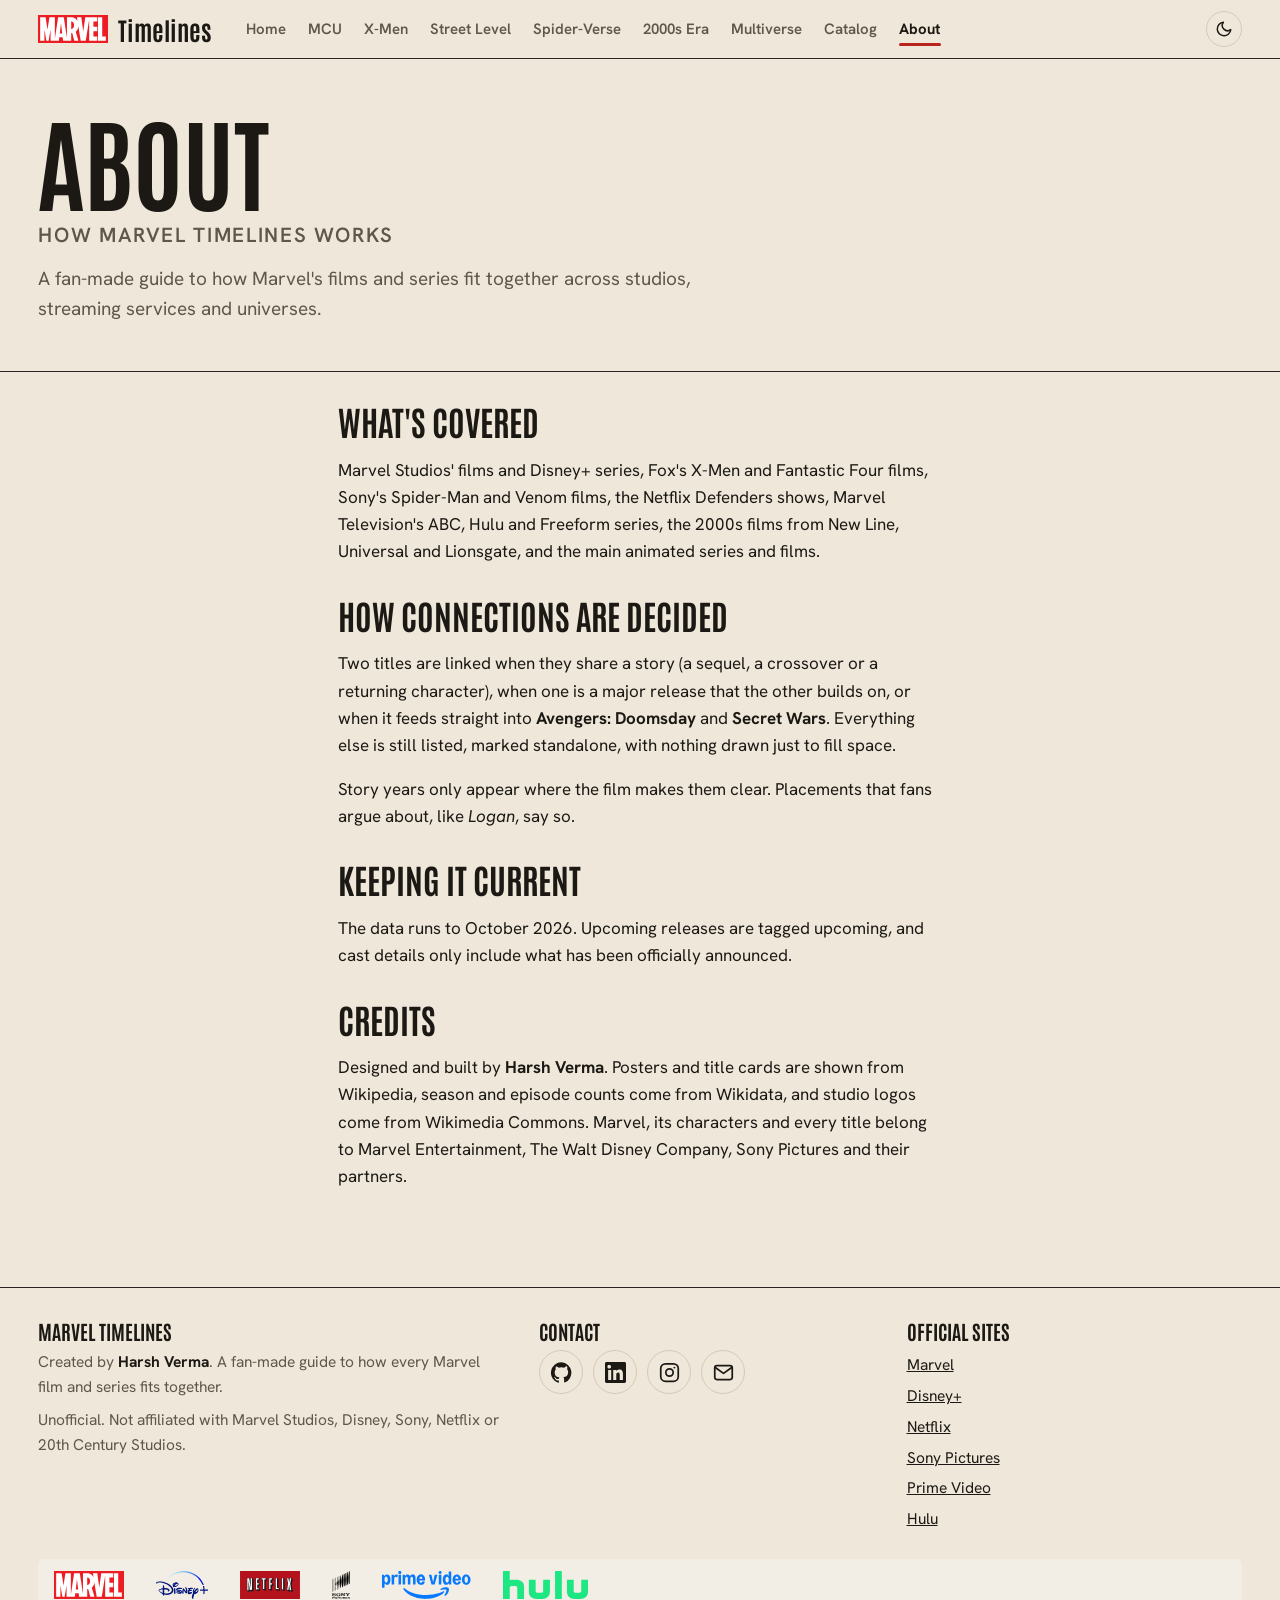
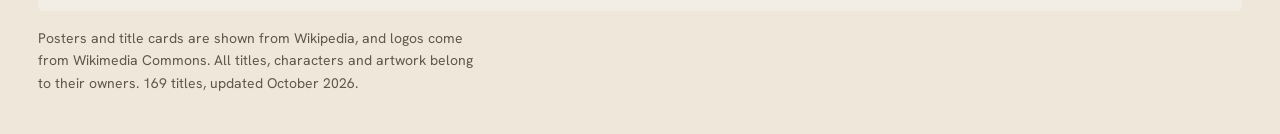
==== commit fde16c0f: "Add social contact links and icons Adds Instagram and email contact options, inline social icons, up" ====
--- a/about.html
+++ b/about.html
@@ -7,8 +7,9 @@
 <meta name="description" content="What Marvel Timelines covers, how connections are decided, and who made it.">
 <link rel="preconnect" href="https://fonts.googleapis.com"><link rel="preconnect" href="https://fonts.gstatic.com" crossorigin>
 <link href="https://fonts.googleapis.com/css2?family=Antonio:wght@500;700&family=Hanken+Grotesk:wght@400;500;600&display=swap" rel="stylesheet">
-<link rel="stylesheet" href="assets/style.css?v=13">
+<link rel="stylesheet" href="assets/style.css?v=14">
 <script>(function(){var m;try{m=localStorage.getItem("mode")}catch(e){}if(m==="dark"||(!m&&matchMedia("(prefers-color-scheme: dark)").matches))document.documentElement.dataset.mode="dark"})()</script>
+
 
 
 
@@ -32,7 +33,7 @@
 <meta property="og:url" content="https://marvel.harver.in/about.html"><meta property="og:image" content="https://marvel.harver.in/assets/share.jpg">
 <meta property="og:image:width" content="1200"><meta property="og:image:height" content="630">
 <meta name="twitter:card" content="summary_large_image">
-<script type="application/ld+json">{"@context":"https://schema.org","@graph":[{"@type":"WebSite","@id":"https://marvel.harver.in/#website","url":"https://marvel.harver.in/","name":"Marvel Timelines","inLanguage":"en","description":"Every Marvel watch order in one place: the MCU, Fox X-Men, Netflix shows, Sony's Spider-Man films and the road to Avengers: Doomsday, as timelines.","author":{"@type":"Person","name":"Harsh Verma","url":"https://www.linkedin.com/in/harsh-verma007/","sameAs":["https://www.linkedin.com/in/harsh-verma007/","https://github.com/HarshReaver"]},"publisher":{"@type":"Person","name":"Harsh Verma","url":"https://www.linkedin.com/in/harsh-verma007/","sameAs":["https://www.linkedin.com/in/harsh-verma007/","https://github.com/HarshReaver"]}},{"@type":"AboutPage","@id":"https://marvel.harver.in/about.html","url":"https://marvel.harver.in/about.html","name":"About Marvel Timelines: How the Watch Orders Work","description":"What Marvel Timelines covers, how connections are decided, and who made it.","inLanguage":"en","isPartOf":{"@id":"https://marvel.harver.in/#website"},"author":{"@type":"Person","name":"Harsh Verma","url":"https://www.linkedin.com/in/harsh-verma007/","sameAs":["https://www.linkedin.com/in/harsh-verma007/","https://github.com/HarshReaver"]},"dateModified":"2026-10-31","breadcrumb":{"@type":"BreadcrumbList","itemListElement":[{"@type":"ListItem","position":1,"name":"Home","item":"https://marvel.harver.in/"},{"@type":"ListItem","position":2,"name":"About Marvel Timelines: How the Watch Orders Work","item":"https://marvel.harver.in/about.html"}]}}]}</script>
+<script type="application/ld+json">{"@context":"https://schema.org","@graph":[{"@type":"WebSite","@id":"https://marvel.harver.in/#website","url":"https://marvel.harver.in/","name":"Marvel Timelines","inLanguage":"en","description":"Every Marvel watch order in one place: the MCU, Fox X-Men, Netflix shows, Sony's Spider-Man films and the road to Avengers: Doomsday, as timelines.","author":{"@type":"Person","name":"Harsh Verma","url":"https://www.linkedin.com/in/harsh-verma007/","sameAs":["https://www.linkedin.com/in/harsh-verma007/","https://github.com/HarshReaver","https://www.instagram.com/harsvrrrr/"]},"publisher":{"@type":"Person","name":"Harsh Verma","url":"https://www.linkedin.com/in/harsh-verma007/","sameAs":["https://www.linkedin.com/in/harsh-verma007/","https://github.com/HarshReaver","https://www.instagram.com/harsvrrrr/"]}},{"@type":"AboutPage","@id":"https://marvel.harver.in/about.html","url":"https://marvel.harver.in/about.html","name":"About Marvel Timelines: How the Watch Orders Work","description":"What Marvel Timelines covers, how connections are decided, and who made it.","inLanguage":"en","isPartOf":{"@id":"https://marvel.harver.in/#website"},"author":{"@type":"Person","name":"Harsh Verma","url":"https://www.linkedin.com/in/harsh-verma007/","sameAs":["https://www.linkedin.com/in/harsh-verma007/","https://github.com/HarshReaver","https://www.instagram.com/harsvrrrr/"]},"dateModified":"2026-10-31","breadcrumb":{"@type":"BreadcrumbList","itemListElement":[{"@type":"ListItem","position":1,"name":"Home","item":"https://marvel.harver.in/"},{"@type":"ListItem","position":2,"name":"About Marvel Timelines: How the Watch Orders Work","item":"https://marvel.harver.in/about.html"}]}}]}</script>
 <!-- seo:end -->
 </head>
 <body data-page="about">
@@ -56,11 +57,12 @@
 </main>
 <div id="site-foot"><!-- static:start --><footer><p>Marvel Timelines, a fan-made guide by Harsh Verma.
   <a href="https://marvel.harver.in/">marvel.harver.in</a> · <a href="https://github.com/HarshReaver/Marvel-Timelines">Source on GitHub</a> ·
-  <a href="https://www.linkedin.com/in/harsh-verma007/">Harsh Verma on LinkedIn</a></p>
+  <a href="https://www.linkedin.com/in/harsh-verma007/">Harsh Verma on LinkedIn</a> ·
+  <a href="https://www.instagram.com/harsvrrrr/">Instagram</a></p>
   <p>Official sites: <a href="https://www.marvel.com">Marvel</a> · <a href="https://www.disneyplus.com">Disney+</a> ·
   <a href="https://www.netflix.com">Netflix</a> · <a href="https://www.sonypictures.com">Sony Pictures</a></p></footer><!-- static:end --></div>
 <script src="assets/data.js?v=4"></script>
 <script src="assets/media.js?v=6"></script>
-<script src="assets/app.js?v=7"></script>
+<script src="assets/app.js?v=9"></script>
 </body>
 </html>
--- a/assets/style.css
+++ b/assets/style.css
@@ -263,6 +263,10 @@
 .foot a{display:block;padding:3px 0;color:var(--ink)}
 .foot p{margin:0 0 var(--s2);max-width:56ch}
 .foot b{color:var(--ink)}
+.foot-social{display:flex;flex-wrap:wrap;gap:10px;margin-top:var(--s1)}
+.foot .foot-social a{display:grid;place-items:center;width:44px;height:44px;padding:0;border:1px solid var(--rule);border-radius:50%;color:var(--ink);transition:color .15s,border-color .15s,transform .15s}
+.foot .foot-social a:hover{color:var(--accent);border-color:var(--accent);transform:translateY(-2px)}
+.foot-social svg{width:21px;height:21px}
 .foot-logos{display:flex;flex-wrap:wrap;align-items:center;gap:var(--s3) var(--s6);margin-top:var(--s5);padding:var(--s3) var(--s4);background:var(--strip);border-radius:6px}
 .foot-logos a{display:block;padding:0}
 .foot-logos img{height:28px;width:auto;display:block}
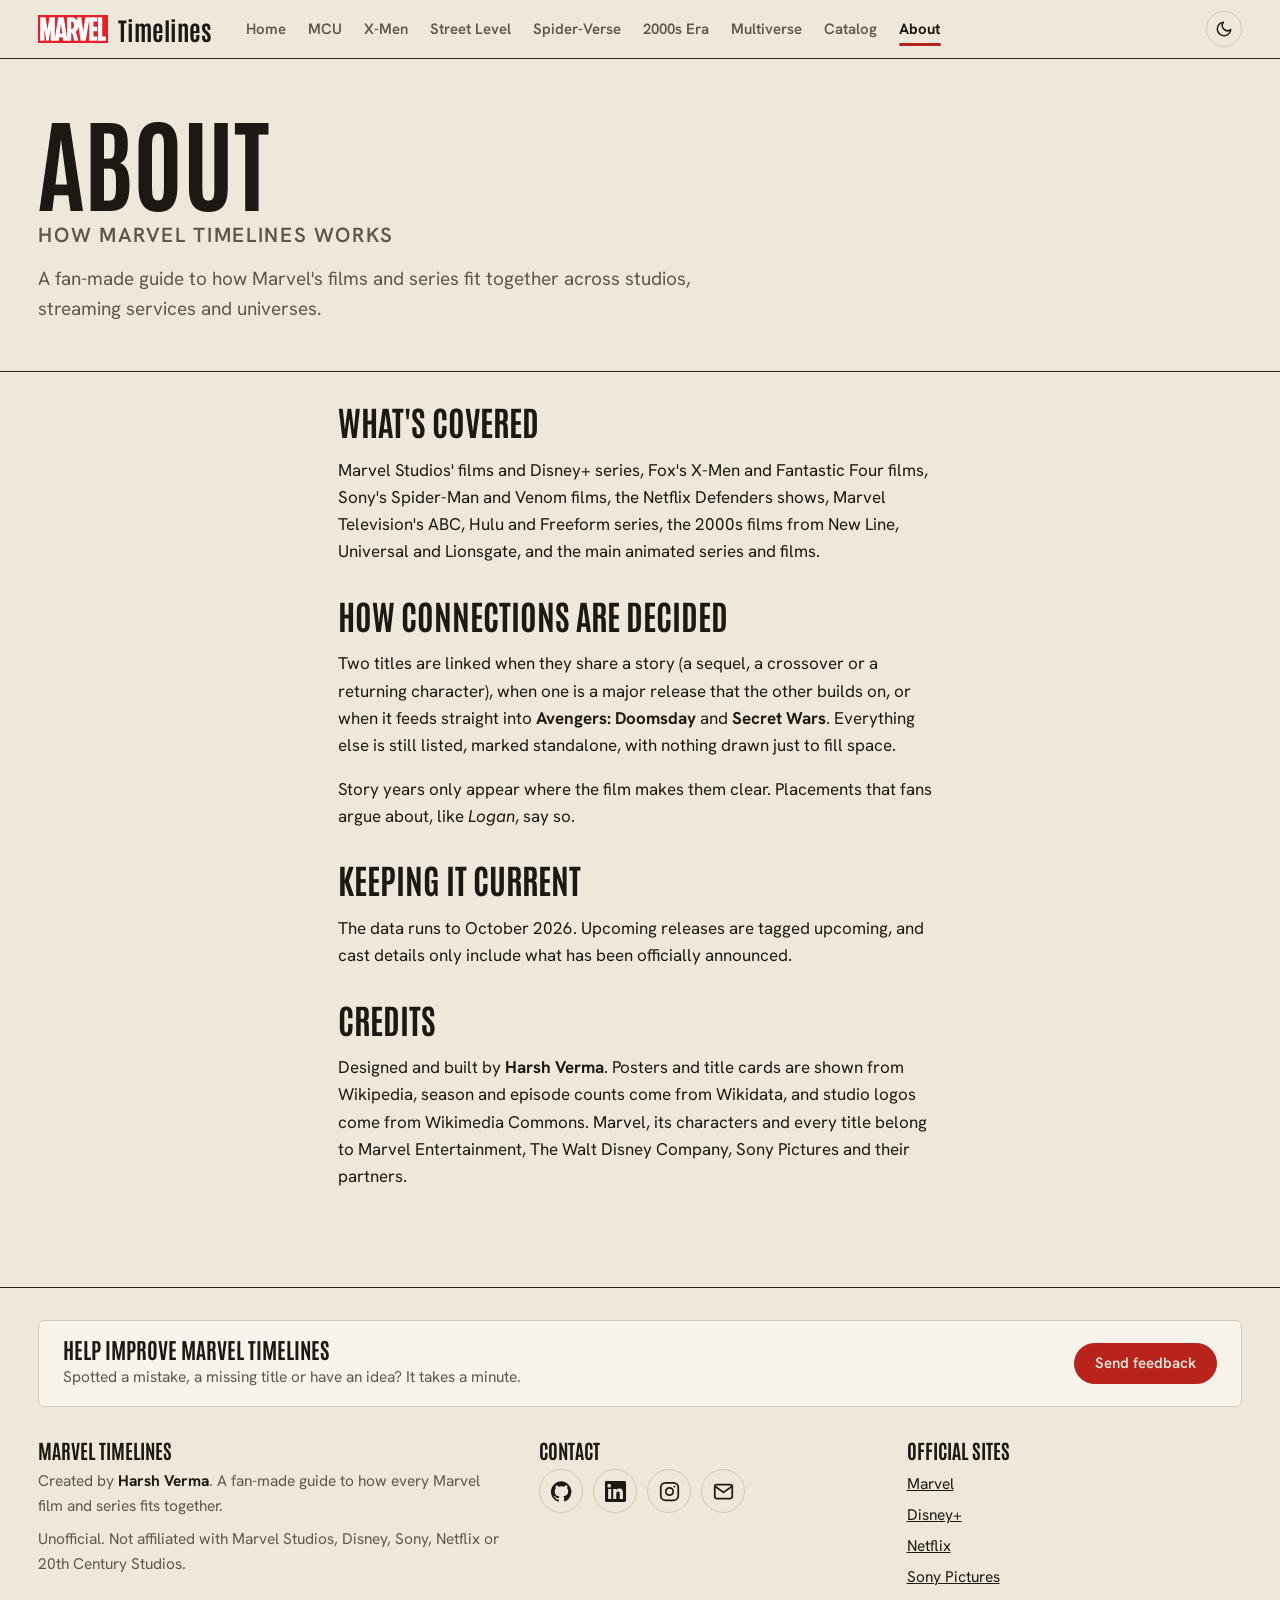
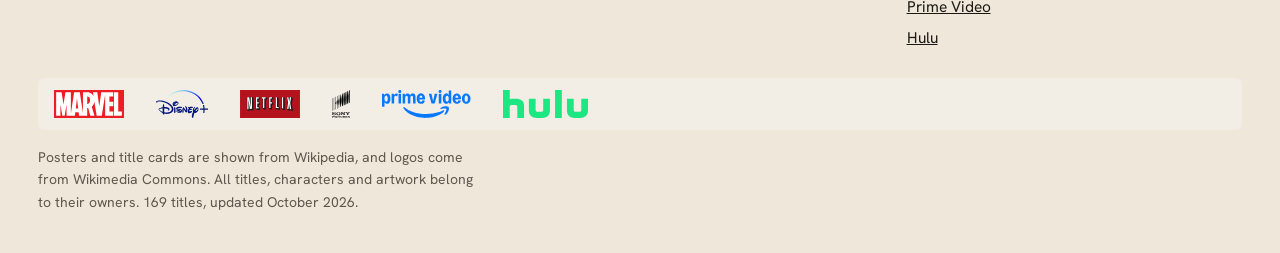
==== commit cf41cdec: "Add site feedback form Adds a footer feedback dialog with topic, rating, message, email, validation," ====
--- a/about.html
+++ b/about.html
@@ -7,7 +7,7 @@
 <meta name="description" content="What Marvel Timelines covers, how connections are decided, and who made it.">
 <link rel="preconnect" href="https://fonts.googleapis.com"><link rel="preconnect" href="https://fonts.gstatic.com" crossorigin>
 <link href="https://fonts.googleapis.com/css2?family=Antonio:wght@500;700&family=Hanken+Grotesk:wght@400;500;600&display=swap" rel="stylesheet">
-<link rel="stylesheet" href="assets/style.css?v=14">
+<link rel="stylesheet" href="assets/style.css?v=15">
 <script>(function(){var m;try{m=localStorage.getItem("mode")}catch(e){}if(m==="dark"||(!m&&matchMedia("(prefers-color-scheme: dark)").matches))document.documentElement.dataset.mode="dark"})()</script>
 
 
@@ -63,6 +63,6 @@
   <a href="https://www.netflix.com">Netflix</a> · <a href="https://www.sonypictures.com">Sony Pictures</a></p></footer><!-- static:end --></div>
 <script src="assets/data.js?v=4"></script>
 <script src="assets/media.js?v=6"></script>
-<script src="assets/app.js?v=9"></script>
+<script src="assets/app.js?v=10"></script>
 </body>
 </html>
--- a/assets/style.css
+++ b/assets/style.css
@@ -263,6 +263,31 @@
 .foot a{display:block;padding:3px 0;color:var(--ink)}
 .foot p{margin:0 0 var(--s2);max-width:56ch}
 .foot b{color:var(--ink)}
+.foot-fb{display:flex;flex-wrap:wrap;align-items:center;justify-content:space-between;gap:var(--s3) var(--s5);padding:var(--s4) var(--s5);margin-bottom:var(--s6);border:1px solid var(--rule);border-radius:6px;background:var(--paper)}
+.foot-fb b{display:block;font:700 22px/1.1 var(--display);text-transform:uppercase;color:var(--ink);margin-bottom:4px}
+.foot-fb button,.fb-send{font:600 15px/1 var(--body);padding:12px 20px;border-radius:999px;border:1.5px solid var(--accent);background:var(--accent);color:var(--bg);cursor:pointer;transition:filter .15s,transform .15s}
+.foot-fb button:hover,.fb-send:hover{filter:brightness(1.1);transform:translateY(-1px)}
+.fb-send:disabled{opacity:.6;cursor:wait;transform:none}
+/* feedback dialog */
+dialog.fb{max-width:520px}
+.fb-top{padding:var(--s5) var(--s5) var(--s4);border-bottom:1px solid var(--rule);position:relative}
+.fb-top h3{font-size:32px;text-transform:uppercase;padding-right:44px}
+.fb-top p{margin:6px 0 0;color:var(--muted);font-size:15px}
+.fb-body{display:grid;gap:var(--s4);padding:var(--s4) var(--s5) var(--s5)}
+.fb-body[hidden]{display:none}
+.fb-body label,.fb-rate legend{display:grid;gap:6px;font-weight:600;font-size:15px}
+.fb-body small{font-weight:400;color:var(--muted)}
+.fb-rate{border:0;padding:0;margin:0}
+.fb-rate legend{margin-bottom:6px}
+.fb-body select,.fb-body textarea,.fb-body input[type=email]{font:15px/1.4 var(--body);padding:10px 12px;border:1.5px solid var(--line);border-radius:6px;background:var(--bg);color:var(--ink);width:100%}
+.fb-body textarea{resize:vertical;min-height:110px}
+.fb-body :is(select,textarea,input):focus-visible{outline:2px solid var(--accent);outline-offset:1px}
+.fb-hp{position:absolute;left:-9999px;width:1px;height:1px;opacity:0}
+.fb-status{margin:0;font-size:14.5px;min-height:1.2em}
+.fb-status.err{color:#d23b3b}
+.fb-status.ok{color:var(--accent)}
+.fb-actions{display:flex;justify-content:flex-end}
+.fb-done p{margin:0;font-size:17px}
 .foot-social{display:flex;flex-wrap:wrap;gap:10px;margin-top:var(--s1)}
 .foot .foot-social a{display:grid;place-items:center;width:44px;height:44px;padding:0;border:1px solid var(--rule);border-radius:50%;color:var(--ink);transition:color .15s,border-color .15s,transform .15s}
 .foot .foot-social a:hover{color:var(--accent);border-color:var(--accent);transform:translateY(-2px)}
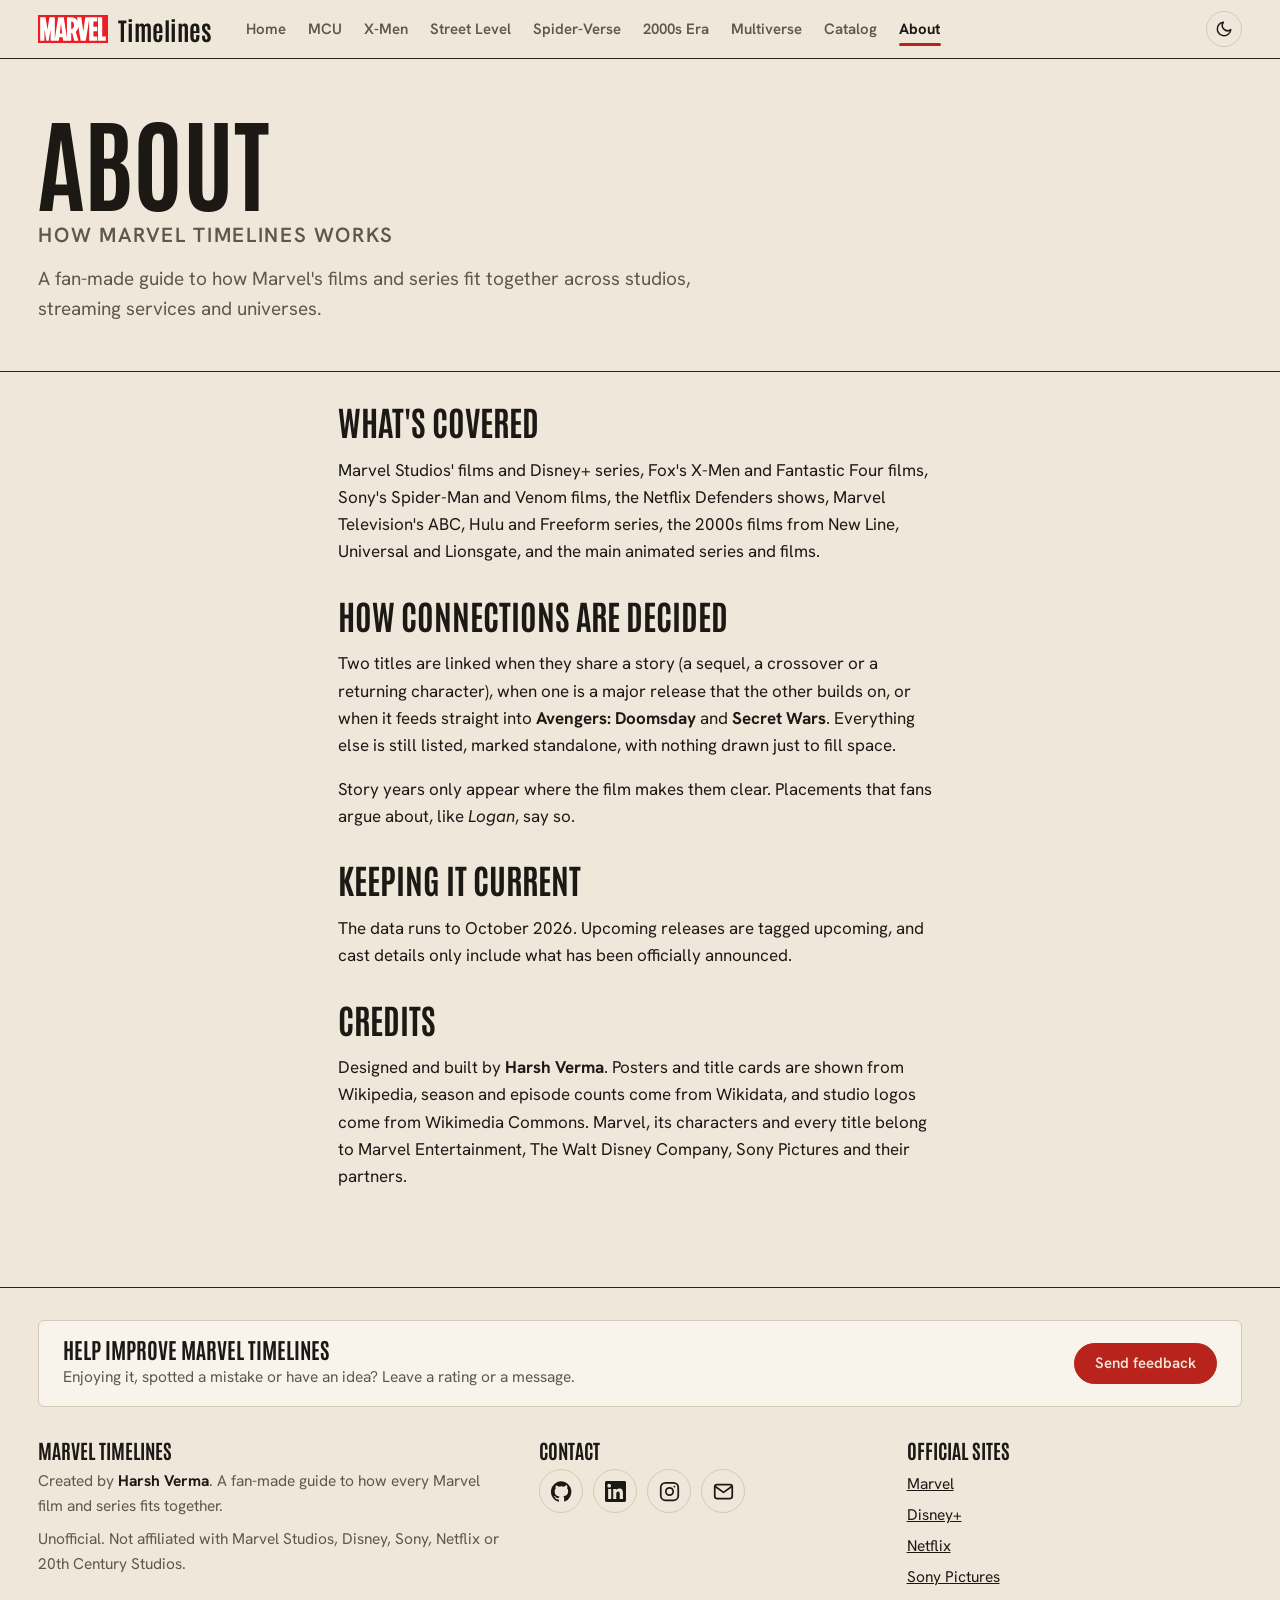
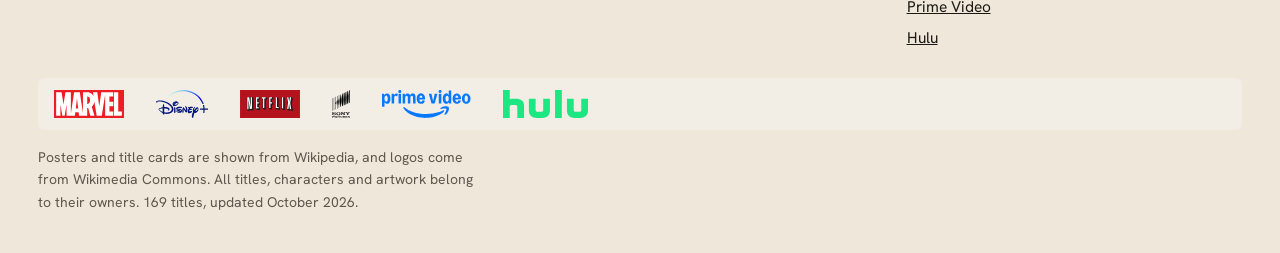
==== commit 16b46397: "Add star ratings to feedback form Enable Web3Forms feedback submission with 1–5 star ratings, option" ====
--- a/about.html
+++ b/about.html
@@ -7,7 +7,7 @@
 <meta name="description" content="What Marvel Timelines covers, how connections are decided, and who made it.">
 <link rel="preconnect" href="https://fonts.googleapis.com"><link rel="preconnect" href="https://fonts.gstatic.com" crossorigin>
 <link href="https://fonts.googleapis.com/css2?family=Antonio:wght@500;700&family=Hanken+Grotesk:wght@400;500;600&display=swap" rel="stylesheet">
-<link rel="stylesheet" href="assets/style.css?v=15">
+<link rel="stylesheet" href="assets/style.css?v=16">
 <script>(function(){var m;try{m=localStorage.getItem("mode")}catch(e){}if(m==="dark"||(!m&&matchMedia("(prefers-color-scheme: dark)").matches))document.documentElement.dataset.mode="dark"})()</script>
 
 
@@ -63,6 +63,6 @@
   <a href="https://www.netflix.com">Netflix</a> · <a href="https://www.sonypictures.com">Sony Pictures</a></p></footer><!-- static:end --></div>
 <script src="assets/data.js?v=4"></script>
 <script src="assets/media.js?v=6"></script>
-<script src="assets/app.js?v=10"></script>
+<script src="assets/app.js?v=12"></script>
 </body>
 </html>
--- a/assets/style.css
+++ b/assets/style.css
@@ -279,6 +279,13 @@
 .fb-body small{font-weight:400;color:var(--muted)}
 .fb-rate{border:0;padding:0;margin:0}
 .fb-rate legend{margin-bottom:6px}
+.fb-stars{display:flex;align-items:center;gap:2px}
+.fb-stars button{background:none;border:0;padding:3px;cursor:pointer;line-height:0;border-radius:6px;transition:transform .12s}
+.fb-stars button:hover{transform:scale(1.15)}
+.fb-stars button:focus-visible{outline:2px solid var(--accent);outline-offset:1px}
+.fb-stars svg{width:34px;height:34px;fill:none;stroke:var(--muted);stroke-width:1.5;stroke-linejoin:round;transition:fill .12s,stroke .12s}
+.fb-stars button.on svg{fill:#f5b301;stroke:#d99a00}
+.fb-star-word{margin-left:10px;font-weight:600;font-size:15px;color:var(--muted)}
 .fb-body select,.fb-body textarea,.fb-body input[type=email]{font:15px/1.4 var(--body);padding:10px 12px;border:1.5px solid var(--line);border-radius:6px;background:var(--bg);color:var(--ink);width:100%}
 .fb-body textarea{resize:vertical;min-height:110px}
 .fb-body :is(select,textarea,input):focus-visible{outline:2px solid var(--accent);outline-offset:1px}
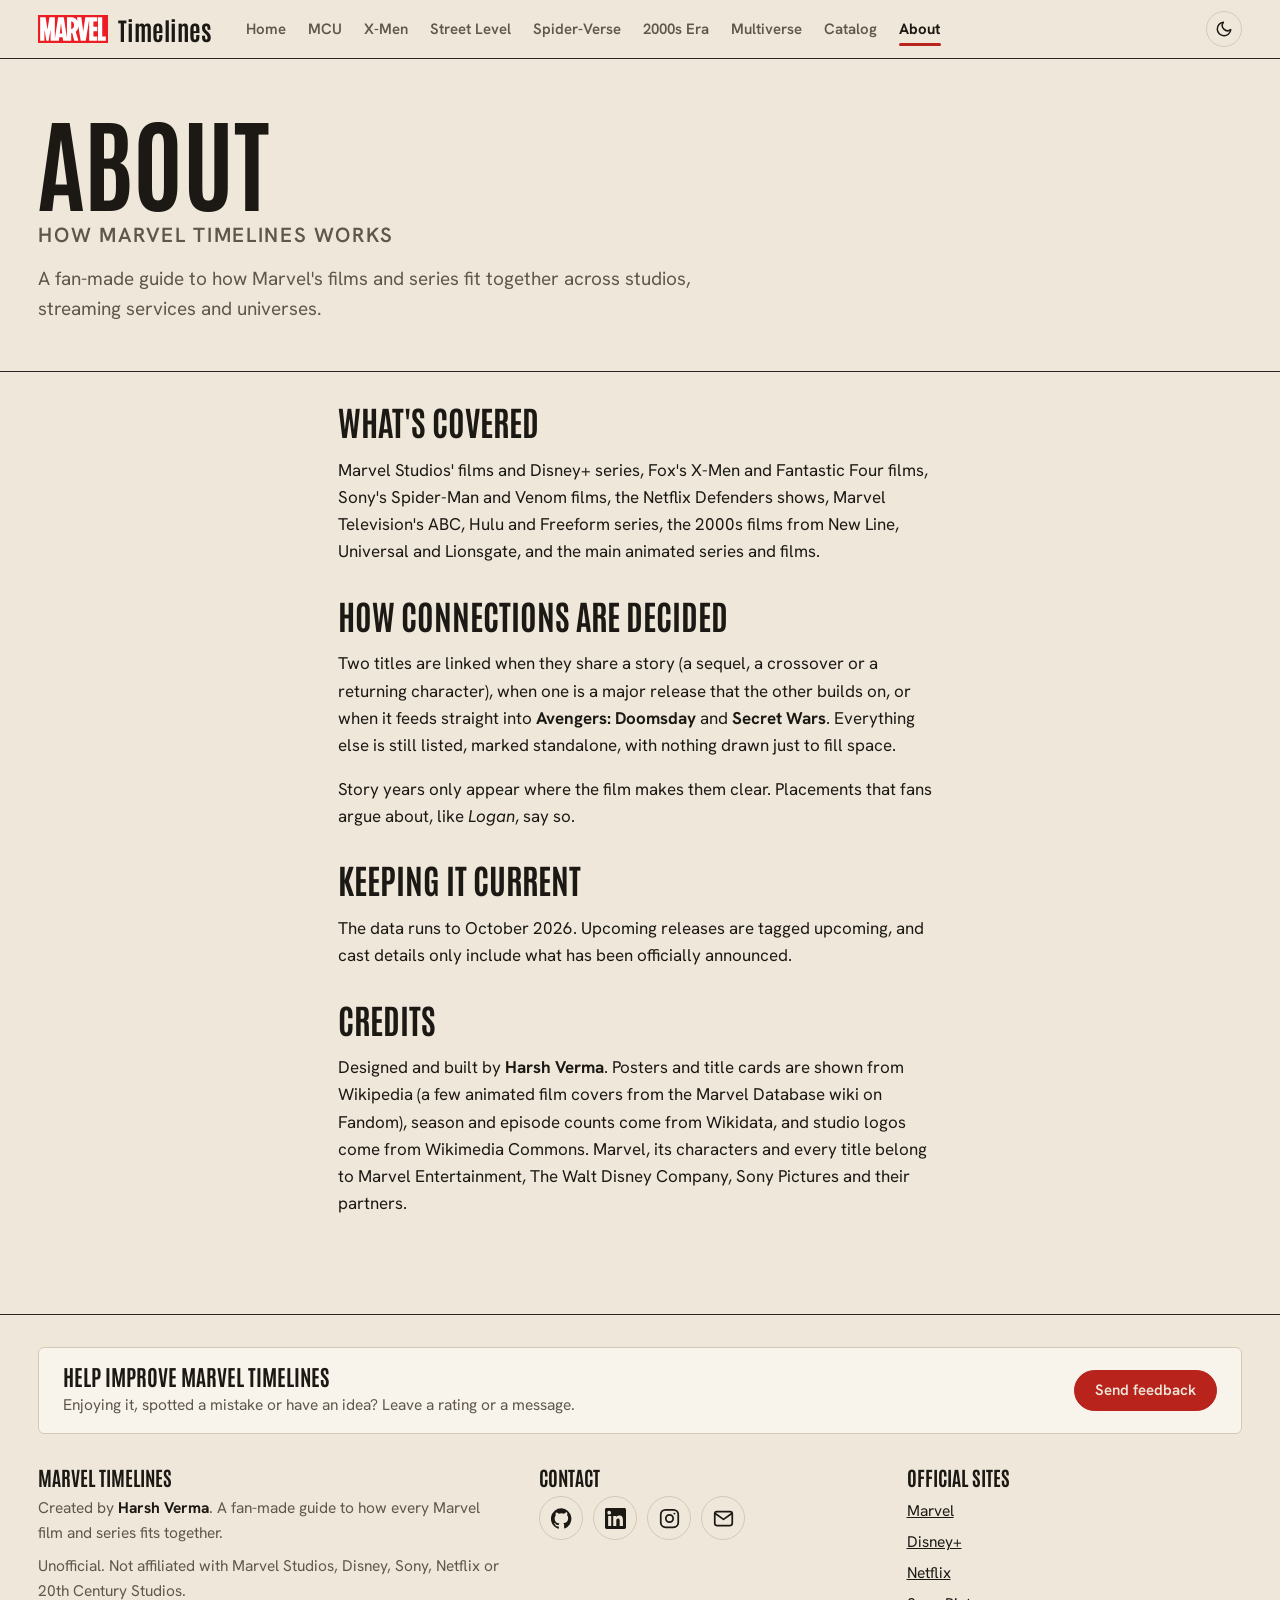
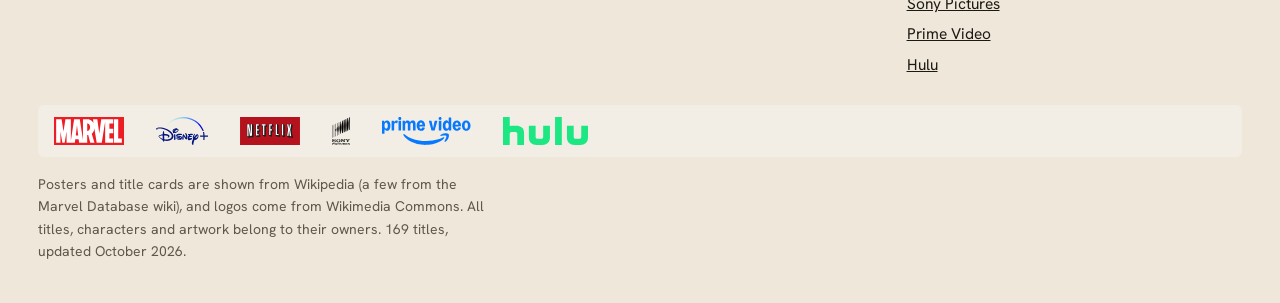
==== commit 4f4239d0: "Add animated Marvel film posters Add local posters for six animated Marvel films, update media metad" ====
--- a/about.html
+++ b/about.html
@@ -53,7 +53,7 @@
   <h2>Keeping it current</h2>
   <p>The data runs to October 2026. Upcoming releases are tagged upcoming, and cast details only include what has been officially announced.</p>
   <h2>Credits</h2>
-  <p>Designed and built by <b>Harsh Verma</b>. Posters and title cards are shown from Wikipedia, season and episode counts come from Wikidata, and studio logos come from Wikimedia Commons. Marvel, its characters and every title belong to Marvel Entertainment, The Walt Disney Company, Sony Pictures and their partners.</p>
+  <p>Designed and built by <b>Harsh Verma</b>. Posters and title cards are shown from Wikipedia (a few animated film covers from the Marvel Database wiki on Fandom), season and episode counts come from Wikidata, and studio logos come from Wikimedia Commons. Marvel, its characters and every title belong to Marvel Entertainment, The Walt Disney Company, Sony Pictures and their partners.</p>
 </main>
 <div id="site-foot"><!-- static:start --><footer><p>Marvel Timelines, a fan-made guide by Harsh Verma.
   <a href="https://marvel.harver.in/">marvel.harver.in</a> · <a href="https://github.com/HarshReaver/Marvel-Timelines">Source on GitHub</a> ·
@@ -61,8 +61,8 @@
   <a href="https://www.instagram.com/harsvrrrr/">Instagram</a></p>
   <p>Official sites: <a href="https://www.marvel.com">Marvel</a> · <a href="https://www.disneyplus.com">Disney+</a> ·
   <a href="https://www.netflix.com">Netflix</a> · <a href="https://www.sonypictures.com">Sony Pictures</a></p></footer><!-- static:end --></div>
-<script src="assets/data.js?v=4"></script>
-<script src="assets/media.js?v=6"></script>
-<script src="assets/app.js?v=12"></script>
+<script src="assets/data.js?v=5"></script>
+<script src="assets/media.js?v=7"></script>
+<script src="assets/app.js?v=13"></script>
 </body>
 </html>
